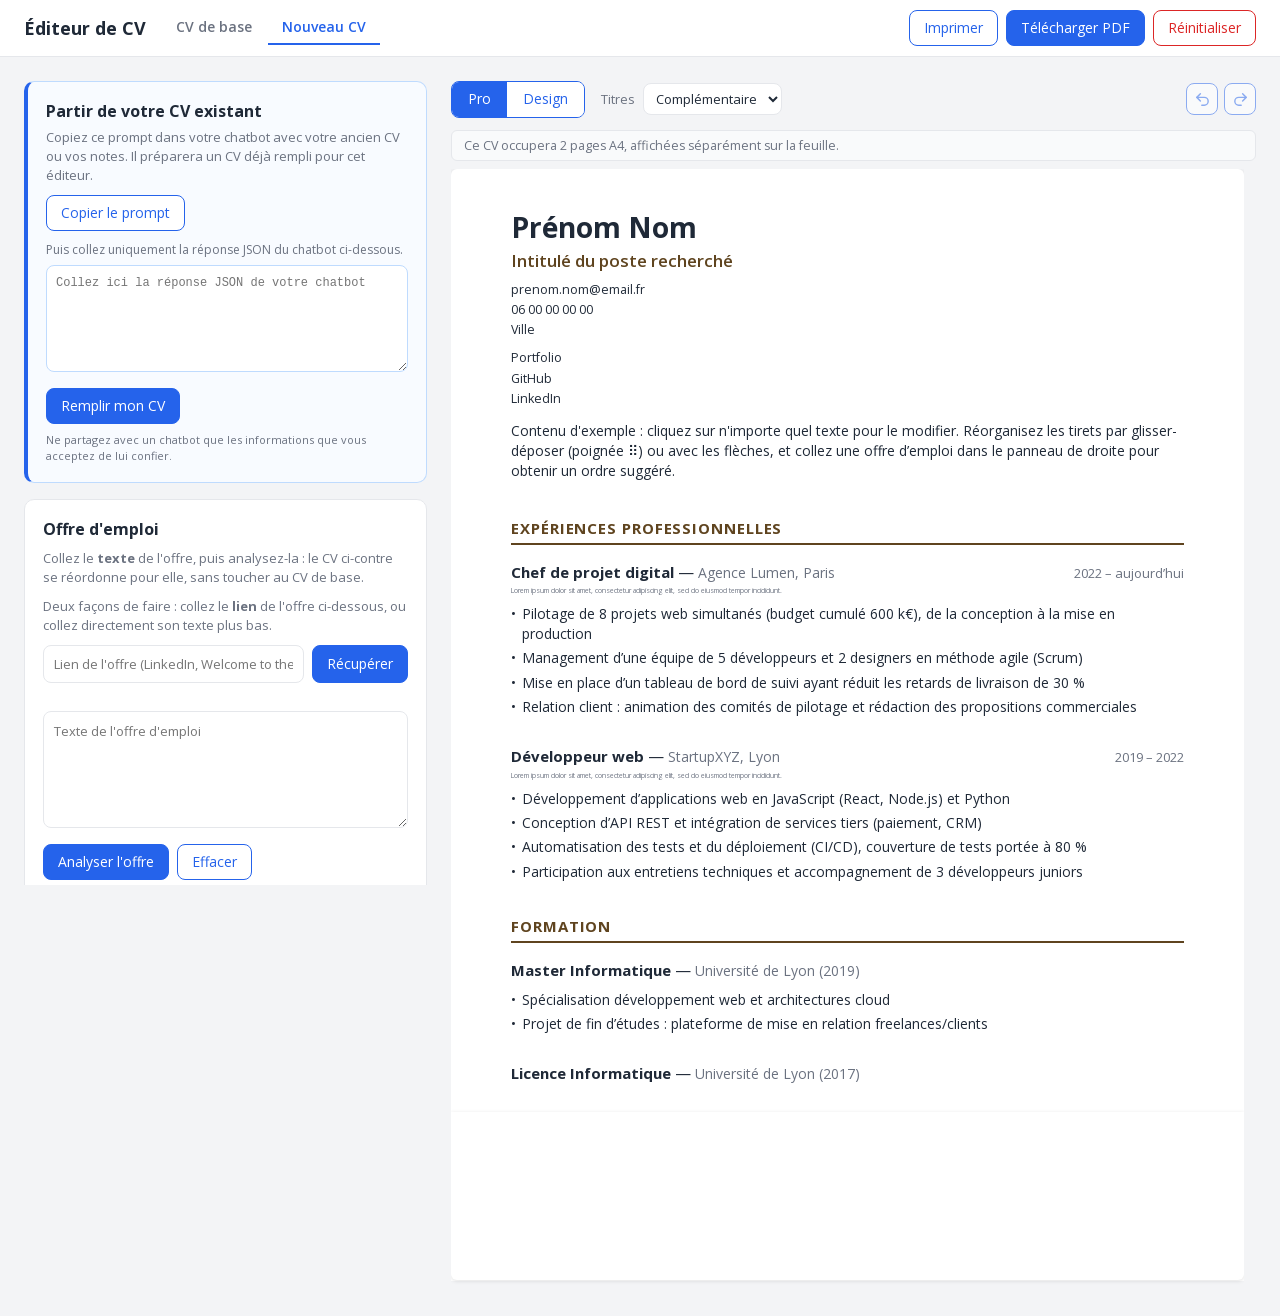
==== index.html @ 5fefd5d2 "Merge pull request #14 from oli-rvb/claude/json-import-drag-drop-2f13b1 feat: glisser-déposer un fic" ====
<!doctype html>
<html lang="fr">
<head>
  <meta charset="utf-8">
  <meta name="viewport" content="width=device-width, initial-scale=1">
  <title>Éditeur de CV</title>
  <!-- Open Sans embarqué : chargé avant styles.css pour que la feuille ne soit
       jamais mesurée avec une police de repli (voir fonts.css). -->
  <link rel="stylesheet" href="fonts.css">
  <link rel="stylesheet" href="styles.css">
</head>
<body>
  <header id="toolbar">
    <h1>Éditeur de CV</h1>
    <nav class="tabs" role="tablist" aria-label="Pages">
      <button id="tabBase" class="tab-btn" type="button" role="tab">CV de base</button>
      <button id="tabCreate" class="tab-btn" type="button" role="tab">Nouveau CV</button>
    </nav>
    <div class="actions">
      <button id="printBtn" class="ghost" type="button" title="Impression via le navigateur">Imprimer</button>
      <button id="pdfBtn" type="button" title="PDF vectoriel : texte net et lisible par les ATS">Télécharger PDF</button>
      <button id="resetBtn" class="ghost danger" type="button">Réinitialiser</button>
    </div>
  </header>

  <input type="file" id="photoFile" accept="image/*" hidden>

  <!-- Pop-up de la photo de profil : ouverte par le crayon (✎). Elle propose
       de charger une image puis de la recadrer / recentrer (glisser + zoom)
       avant de valider. La photo finale (carré) alimente le CV et le PDF. -->
  <div class="app-modal" id="photoModal" hidden role="dialog" aria-modal="true"
       aria-labelledby="photoModalTitle">
    <div class="app-modal-card">
      <h2 id="photoModalTitle">Photo de profil</h2>
      <p class="app-modal-hint" id="photoModalHint">
        Chargez une image (ou déposez-la dans le cadre), puis glissez-la pour la
        centrer et ajustez le zoom.
      </p>

      <!-- Cadre carré : l'image y est déplaçable (glisser) et zoomable. La
           partie visible dans le cadre est ce qui sera conservé. -->
      <div class="photo-crop" id="photoCrop" aria-label="Zone de recadrage">
        <img id="photoCropImg" alt="" draggable="false" hidden>
        <div class="photo-crop-empty" id="photoCropEmpty">Déposez une image ici</div>
      </div>

      <label class="photo-zoom" id="photoZoomRow" hidden>
        <span aria-hidden="true">−</span>
        <input type="range" id="photoZoom" min="1" max="4" step="0.01" value="1"
               aria-label="Zoom de la photo">
        <span aria-hidden="true">+</span>
      </label>

      <div class="app-modal-actions">
        <button type="button" id="photoLoadBtn" class="ghost">Charger une image</button>
        <div class="app-modal-actions-right">
          <button type="button" id="photoCancelBtn" class="cancel">Annuler</button>
          <button type="button" id="photoApplyBtn" disabled>Valider</button>
        </div>
      </div>
    </div>
  </div>

  <!-- Pop-up d'adresse de lien : ouverte par le bouton 🔗 d'un lien. L'URL cible
       ne s'affiche pas sur le CV ; on la saisit ici. Vide, le texte reste mais
       cesse d'être cliquable. -->
  <div class="app-modal" id="linkModal" hidden role="dialog" aria-modal="true"
       aria-labelledby="linkModalTitle">
    <div class="app-modal-card">
      <h2 id="linkModalTitle">Adresse du lien</h2>
      <p class="app-modal-hint">
        Saisissez l'adresse de destination. Laissez le champ vide pour retirer le lien.
      </p>
      <label class="link-field">
        <span id="linkFieldLabel">Adresse</span>
        <input type="url" id="linkUrlInput" spellcheck="false" autocomplete="off"
               placeholder="ex. : linkedin.com/in/pseudo">
      </label>
      <div class="app-modal-actions">
        <span></span>
        <div class="app-modal-actions-right">
          <button type="button" id="linkCancelBtn" class="cancel">Annuler</button>
          <button type="button" id="linkApplyBtn">Valider</button>
        </div>
      </div>
    </div>
  </div>

  <!-- Boîte de confirmation générique : remplace window.confirm() pour rester
       cohérente avec le reste de l'interface. Message et libellé du bouton de
       validation sont posés par customConfirm() (app.js) à chaque ouverture. -->
  <div class="app-modal" id="confirmModal" hidden role="alertdialog" aria-modal="true"
       aria-labelledby="confirmModalMessage">
    <div class="app-modal-card">
      <p class="app-modal-message" id="confirmModalMessage"></p>
      <div class="app-modal-actions">
        <span></span>
        <div class="app-modal-actions-right">
          <button type="button" id="confirmCancelBtn" class="cancel">Annuler</button>
          <button type="button" id="confirmExtraBtn" hidden>Ne pas sauvegarder</button>
          <button type="button" id="confirmOkBtn">Confirmer</button>
        </div>
      </div>
    </div>
  </div>

  <main id="layout" class="tab-create">
    <!-- Onglet « Nouveau CV », colonne de gauche : l'offre d'emploi, puis
         l'import/export JSON juste en dessous. -->
    <div id="createLeft">
    <!-- Première prise en main : l'utilisateur peut confier l'extraction de
         son ancien CV à son chatbot, puis recoller ici le JSON obtenu. -->
    <section class="panel-box ai-onboarding" id="aiOnboarding" aria-labelledby="aiOnboardingTitle">
      <div class="ai-onboarding-heading">
        <div>
          <h2 id="aiOnboardingTitle">Partir de votre CV existant</h2>
          <p class="hint">Copiez ce prompt dans votre chatbot avec votre ancien CV ou vos notes. Il préparera un CV déjà rempli pour cet éditeur.</p>
        </div>
      </div>
      <button id="copyAiPromptBtn" class="ghost" type="button">Copier le prompt</button>
      <p class="ai-onboarding-step">Puis collez uniquement la réponse JSON du chatbot ci-dessous.</p>
      <textarea id="aiResponseText" rows="5" spellcheck="false"
        placeholder='Collez ici la réponse JSON de votre chatbot'></textarea>
      <div class="panel-actions ai-onboarding-actions">
        <button id="applyAiResponseBtn" type="button">Remplir mon CV</button>
        <span id="aiOnboardingStatus" class="ai-onboarding-status" role="status" aria-live="polite"></span>
      </div>
      <p class="ai-onboarding-privacy">Ne partagez avec un chatbot que les informations que vous acceptez de lui confier.</p>
    </section>

    <section class="panel-box" id="offerPanel">
      <h2>Offre d'emploi</h2>
      <p class="hint">
        Collez le <strong>texte</strong> de l'offre, puis analysez-la&nbsp;:
        le CV ci-contre se réordonne pour elle, sans toucher au CV de base.
      </p>
      <p class="hint">
        Deux façons de faire&nbsp;: collez le <strong>lien</strong> de l'offre ci-dessous, ou collez directement son texte plus bas.
      </p>
      <div class="job-url-row">
        <input type="url" id="jobUrl" placeholder="Lien de l'offre (LinkedIn, Welcome to the Jungle…)">
        <button id="fetchJobBtn" type="button">Récupérer</button>
      </div>
      <span id="jobUrlStatus" class="job-url-status" role="status" aria-live="polite"></span>
      <textarea id="jobText" rows="5" placeholder="Texte de l'offre d'emploi"></textarea>
      <div class="panel-actions">
        <button id="analyzeBtn" type="button">Analyser l'offre</button>
        <button id="clearAnalysisBtn" class="ghost" type="button">Effacer</button>
      </div>
      <div id="results"></div>
    </section>

    <!-- Import/export JSON : sauvegarde/transfert du CV actuellement
         affiché (page active), placé sous l'offre dans l'onglet
         « Nouveau CV ». Les autres CV sauvegardés ne sont pas inclus, et la
         photo (base64) est exclue du fichier : elle est conservée telle
         quelle à l'import. -->
    <section class="panel-box" id="jsonBox">
      <h2>Import / export JSON</h2>
      <p class="hint">
        Exportez le CV actuellement affiché dans un fichier à conserver ou à
        transférer vers un autre navigateur&nbsp;; importez ensuite ce
        fichier pour le restaurer à l'identique. Vos autres CV sauvegardés ne
        sont pas concernés, et la photo n'est pas incluse dans le fichier
        (elle reste celle déjà affichée après import).
      </p>
      <div class="panel-actions">
        <button id="importBtn" class="ghost" type="button">Importer JSON</button>
        <input type="file" id="importFile" accept="application/json,.json" hidden>
        <button id="exportBtn" class="ghost" type="button">Exporter JSON</button>
      </div>
      <div id="jsonDropzone" class="json-dropzone">
        ou glissez-déposez un fichier .json ici
      </div>
    </section>
    </div><!-- #createLeft -->

    <!-- La feuille CV, partagée par les deux onglets : ordre proposé dans
         « Nouveau CV » (si une analyse est en cours), ordre de base sinon.
         #cvScale est un cadre de mise à l'échelle pur (voir styles.css et
         app.js) : dans l'onglet « CV de base » il n'a aucun effet (le CV
         garde sa taille réelle), dans « Nouveau CV » il réduit visuellement
         le CV à la largeur de la colonne — sans changer sa largeur interne
         de 210mm, donc sans changer un seul retour à la ligne par rapport au
         PDF exporté. -->
    <div id="cvColumn">
      <!-- Choix du modèle et de la couleur du bandeau, juste au-dessus du CV. -->
      <div id="cvTools">
        <div class="seg" role="group" aria-label="Modèle de CV">
          <button id="tplPro" class="seg-btn" type="button" title="Modèle classique une colonne">Pro</button>
          <button id="tplDesign" class="seg-btn" type="button" title="Modèle avec barre latérale">Design</button>
        </div>

        <!-- Couleur du bandeau : n'a de sens que pour le modèle « design ».
             Les pastilles sont générées par app.js à partir de SIDE_PRESETS. -->
        <div class="side-color" id="sideColorCtl" role="group" aria-label="Couleur du bandeau">
          <span class="side-color-label">Bandeau</span>
          <div class="swatches" id="sideSwatches"></div>
          <!-- Dernières couleurs utilisées (remplies par app.js, masquées si vides) -->
          <div class="swatches swatches-recent" id="recentSwatches" role="group"
               aria-label="Dernières couleurs utilisées"></div>
          <!-- La pipette ouvre l'encadré ci-dessous (couleur libre + OK) -->
          <button class="swatch-custom" id="pipetteBtn" type="button" title="Couleur libre (pipette)"
                  aria-haspopup="true" aria-expanded="false" aria-controls="colorPopover">
            <svg class="pipette-icon" viewBox="0 0 24 24" aria-hidden="true"><path d="M20.7 3.3a2.4 2.4 0 0 0-3.4 0l-2.6 2.6-1-1-1.4 1.4 1 1-8 8-.8 3.2a.8.8 0 0 0 1 1l3.2-.8 8-8 1 1 1.4-1.4-1-1 2.6-2.6a2.4 2.4 0 0 0 0-3.4zM8.6 17.6l-2.7.7.7-2.7 7.4-7.4 2 2z"/></svg>
          </button>
          <!-- Encadré de couleur libre (sélecteur maison : le sélecteur natif
               du navigateur ne peut pas accueillir de bouton OK). Aperçu en
               direct pendant le choix, « OK » valide et mémorise la couleur
               dans les récentes puis referme l'encadré. -->
          <div class="color-popover" id="colorPopover" hidden>
            <!-- Nuances (saturation / luminosité) de la teinte choisie -->
            <div class="cp-sv" id="cpSv" aria-label="Nuance">
              <div class="cp-sv-cursor" id="cpSvCursor"></div>
            </div>
            <div class="cp-row">
              <!-- Pipette d'écran (API EyeDropper ; masquée si indisponible) -->
              <button id="cpEyedropBtn" type="button" class="cp-eyedrop"
                      title="Prélever une couleur à l'écran">
                <svg viewBox="0 0 24 24" aria-hidden="true"><path d="M20.7 3.3a2.4 2.4 0 0 0-3.4 0l-2.6 2.6-1-1-1.4 1.4 1 1-8 8-.8 3.2a.8.8 0 0 0 1 1l3.2-.8 8-8 1 1 1.4-1.4-1-1 2.6-2.6a2.4 2.4 0 0 0 0-3.4zM8.6 17.6l-2.7.7.7-2.7 7.4-7.4 2 2z"/></svg>
              </button>
              <span class="cp-preview" id="cpPreview" title="Couleur choisie"></span>
              <input type="range" id="cpHue" min="0" max="360" step="1" aria-label="Teinte">
            </div>
            <div class="cp-row cp-rgb">
              <label>R<input id="cpR" type="number" min="0" max="255" inputmode="numeric"></label>
              <label>G<input id="cpG" type="number" min="0" max="255" inputmode="numeric"></label>
              <label>B<input id="cpB" type="number" min="0" max="255" inputmode="numeric"></label>
            </div>
            <div class="cp-row cp-hex">
              <label>HEX<input id="cpHex" type="text" spellcheck="false" autocomplete="off"
                              maxlength="7" placeholder="#1f3a5f"></label>
            </div>
            <button id="sideColorOkBtn" type="button"
                    title="Valider et mémoriser cette couleur">OK</button>
          </div>
        </div>

        <!-- Couleur des titres du CV : complémentaire du bandeau (défaut),
             identique au bandeau, ou couleur personnalisée. Vaut pour les deux
             modèles. -->
        <div class="title-color" id="titleColorCtl" role="group" aria-label="Couleur des titres">
          <span class="side-color-label">Titres</span>
          <select id="titleColorMode" aria-label="Mode de couleur des titres">
            <option value="complement">Complémentaire</option>
            <option value="bandeau">Bandeau</option>
            <option value="custom">Personnalisée</option>
          </select>
          <input type="color" id="titleColorInput"
                 aria-label="Couleur personnalisée des titres" hidden>
        </div>

        <!-- Retour arrière / rétablir sur toute modification du CV. -->
        <div class="history-ctl" role="group" aria-label="Historique des modifications">
          <button id="undoBtn" class="ghost icon-btn-history" type="button" disabled title="Annuler (Cmd/Ctrl+Z)" aria-label="Annuler (Cmd/Ctrl+Z)"><svg viewBox="0 0 24 24" aria-hidden="true"><path d="M9 14 4 9l5-5"/><path d="M4 9h10.5a5.5 5.5 0 0 1 0 11H11"/></svg></button>
          <button id="redoBtn" class="ghost icon-btn-history" type="button" disabled title="Rétablir (Cmd/Ctrl+Shift+Z)" aria-label="Rétablir (Cmd/Ctrl+Shift+Z)"><svg viewBox="0 0 24 24" aria-hidden="true"><path d="m15 14 5-5-5-5"/><path d="M20 9H9.5a5.5 5.5 0 0 0 0 11H13"/></svg></button>
        </div>
      </div>

      <!-- Dépassement de page : le modèle « design » tient sur une seule page
           A4 et coupe ce qui dépasse. app.js remplit et affiche cet avis dès
           que le contenu déborde (voir updateOverflowNotice). -->
      <p id="overflowNotice" role="status" hidden></p>
      <p id="pageCount" role="status" hidden></p>

      <div id="cvScale">
        <div id="cv" class="sheet" aria-label="CV éditable"></div>
      </div>
    </div>

    <!-- Onglet « CV de base » : les CV sauvegardés, à côté du CV. -->
    <aside id="versionsPanel">
      <section class="panel-box" id="versionsBox">
        <h2>CV sauvegardés</h2>
        <p class="hint">
          Les nouveaux CV enregistrés depuis l'onglet «&nbsp;Nouveau CV&nbsp;»
          apparaissent ici. Vous pouvez aussi sauvegarder le CV de base affiché
          sous un nom.
        </p>
        <div class="version-new">
          <input id="versionName" type="text" placeholder="Nom du CV (ex. : Offre ACME)">
          <button id="saveVersionBtn" type="button">Sauvegarder</button>
        </div>
        <ul id="versionList"></ul>
      </section>

      <!-- Tailles de police : un réglage par type de texte, groupé par zone
           (bandeau à gauche / colonne principale à droite). Les champs sont
           construits par app.js à partir de CV_FONT_ROLES (pdf.js), et
           dépendent du modèle affiché. -->
      <section class="panel-box" id="fontBox">
        <h2>Taille des textes</h2>
        <p class="hint">
          Réglez la taille (en pixels) de chaque type de texte du CV affiché.
          Le modèle «&nbsp;design&nbsp;» règle séparément le bandeau de gauche
          et la colonne de droite. Chaque modèle garde ses propres tailles.
        </p>
        <div id="fontControls"></div>
        <div class="panel-actions">
          <button id="fontResetBtn" class="ghost" type="button">Tailles par défaut</button>
        </div>
      </section>
    </aside>
  </main>

  <script src="pdf.js"></script>
  <script src="app.js"></script>
</body>
</html>
---- fonts.css ----
/* ============================================================
   Open Sans — police du CV et de l'interface
   ============================================================

   Fichier variable (graisses 300 à 800), sous-ensemble latin, récupéré
   depuis Google Fonts. Licence Apache 2.0 : redistribution autorisée,
   y compris embarquée comme ici.

   La police est EMBARQUÉE en data-URI plutôt que servie comme fichier
   à part, pour trois raisons :
   - `index.html` ouvert en double-clic (file://) l'affiche quand même —
     une URL relative de police y serait bloquée par la politique CORS
     appliquée aux fichiers locaux ;
   - le backend PDF imprime depuis un fichier temporaire dans /tmp, où
     aucun chemin relatif du projet ne résout plus : le data-URI voyage
     avec le CSS ;
   - l'application reste utilisable hors ligne, sans CDN.

   `font-display: block` (et non `swap`) : le CV ne doit jamais être
   mesuré avec une police de repli, sans quoi les retours à la ligne
   changeraient sous les yeux de l'utilisateur — et dans le PDF.

   Pour mettre à jour : retélécharger le woff2 latin depuis
   https://fonts.googleapis.com/css2?family=Open+Sans:wght@400;700
   et régénérer ce base64.
   ============================================================ */

@font-face {
  font-family: 'Open Sans';
  font-style: normal;
  font-weight: 300 800;
  font-display: block;
  src: url([data-uri]) format('woff2');
}
---- styles.css ----
:root {
  --accent: #2563eb;
  --accent-soft: #dbeafe;
  --ink: #1f2937;
  --muted: #6b7280;
  --line: #e5e7eb;
  --bg: #f3f4f6;
  --danger: #dc2626;
  --danger-soft: #c1666e;
  --ok: #16a34a;
  /* Fond des affordances d'édition, posées par-dessus le CV : translucide,
     pour laisser deviner le texte qu'elles recouvrent sans cesser d'être
     lisibles. La barre latérale la redéfinit avec sa propre teinte. */
  --btn-bg: rgba(255, 255, 255, 0.85);
  /* Couleur du bandeau du modèle « design ». app.js réécrit --side-bg et
     --side-fg sur la feuille (.sheet) selon le choix de l'utilisateur ;
     ces valeurs ne sont que le repli si le script ne s'exécute pas. */
  --side-bg: #1f3a5f;
  --side-fg: #fff;
}

* { box-sizing: border-box; }

body {
  margin: 0;
  /* Open Sans, embarquée dans fonts.css : la même police partout, sur toutes
     les machines, sans dépendre de ce qui est installé ni d'un CDN. Aucune
     police propre à Apple (-apple-system, SF Pro) n'intervient plus.
     Les replis restent métriquement proches si le @font-face échoue. */
  font-family: 'Open Sans', Helvetica, Arial, "Liberation Sans", sans-serif;
  background: var(--bg);
  color: var(--ink);
  line-height: 1.45;
}

/* ---------- Barre d'outils ---------- */

#toolbar {
  display: flex;
  align-items: center;
  gap: 16px;
  padding: 10px 24px;
  background: #fff;
  border-bottom: 1px solid var(--line);
  position: sticky;
  top: 0;
  z-index: 20;
}

#toolbar h1 {
  font-size: 18px;
  margin: 0;
}

/* ---------- Onglets « Nouveau CV » / « CV de base » ---------- */

.tabs {
  display: flex;
  gap: 2px;
}

.tab-btn {
  border: none;
  border-bottom: 2px solid transparent;
  border-radius: 0;
  background: none;
  color: var(--muted);
  font-weight: 600;
  padding: 6px 14px;
  white-space: nowrap;
  cursor: pointer;
}

.tab-btn:hover {
  color: var(--accent);
  filter: none;
}

.tab-btn.active {
  color: var(--accent);
  border-bottom-color: var(--accent);
}

#toolbar .actions {
  display: flex;
  gap: 8px;
  flex-wrap: wrap;
  margin-left: auto;
}

button {
  font: inherit;
  font-size: 14px;
  padding: 7px 14px;
  border-radius: 8px;
  border: 1px solid var(--accent);
  background: var(--accent);
  color: #fff;
  cursor: pointer;
}

button:hover { filter: brightness(1.08); }

button.ghost {
  background: #fff;
  color: var(--accent);
}

button.ghost.danger {
  color: var(--danger);
  border-color: var(--danger);
}

/* Version pleine (non « ghost ») : bouton de confirmation d'une action
   destructrice dans la boîte de dialogue générique (ex. suppression).
   Scopé par id : un simple « .danger » entrerait en conflit de spécificité
   avec les boutons existants « ghost danger » (Réinitialiser, Supprimer…),
   qui doivent rester en contour et non se remplir. */
#confirmOkBtn.danger {
  background: var(--danger);
  border-color: var(--danger);
}

/* Bouton « Annuler » des pop-ups : simple texte rouge doux, fond
   transparent, contour de la même couleur — distinct des boutons ghost
   bleus (actions neutres) et du rouge vif des actions destructrices. */
button.cancel {
  background: transparent;
  color: var(--danger-soft);
  border-color: var(--danger-soft);
}

button:disabled {
  opacity: 0.5;
  cursor: default;
  filter: none;
}

/* Annuler / Rétablir : boutons icônes de la barre d'outils, même hauteur que
   leurs voisins texte (Imprimer, Réinitialiser…) mais largeur resserrée
   autour du glyphe, centré. */
/* Retour arrière / rétablir, alignés à droite de la barre au-dessus du CV */
.history-ctl {
  margin-left: auto; /* calé contre le bord droit de la barre */
  display: flex;
  align-items: center;
  gap: 6px;
}

button.icon-btn-history {
  display: inline-flex;
  align-items: center;
  justify-content: center;
  width: 32px;
  height: 32px; /* même hauteur que le menu « Titres » voisin */
  padding: 0;
}

button.icon-btn-history svg {
  width: 17px;
  height: 17px;
  fill: none;
  stroke: currentColor;
  stroke-width: 2;
  stroke-linecap: round;
  stroke-linejoin: round;
}

/* Barre au-dessus du CV : modèle Pro / Design + couleur du bandeau */

#cvTools {
  display: flex;
  align-items: center;
  flex-wrap: wrap;
  gap: 16px;
  margin-bottom: 12px;
}

/* Sélecteur de modèle Pro / Design */

.seg {
  display: flex;
  border: 1px solid var(--accent);
  border-radius: 8px;
  overflow: hidden;
}

.seg-btn {
  border: none;
  border-radius: 0;
  background: #fff;
  color: var(--accent);
  padding: 7px 16px;
}

.seg-btn.active {
  background: var(--accent);
  color: #fff;
}

/* Couleur du bandeau (modèle « design ») */

.side-color {
  position: relative; /* ancre l'encadré de couleur libre sous la pipette */
  display: flex;
  align-items: center;
  gap: 8px;
}

/* Masqué sur le modèle « pro », qui n'a pas de bandeau */
.side-color[hidden] { display: none; }

.side-color-label {
  font-size: 13px;
  color: var(--muted);
}

/* Couleur des titres du CV : mode (menu) + couleur libre (mode « custom »). */
.title-color {
  display: flex;
  align-items: center;
  gap: 8px;
}

.title-color select {
  font: inherit;
  font-size: 13px;
  padding: 5px 8px;
  color: var(--ink);
  background: #fff;
  border: 1px solid var(--line);
  border-radius: 8px;
  cursor: pointer;
}

.title-color input[type='color'] {
  width: 26px;
  height: 26px;
  padding: 0;
  border: 1px solid var(--line);
  border-radius: 6px;
  background: none;
  cursor: pointer;
}

.title-color input[type='color'][hidden] { display: none; }

.swatches {
  display: flex;
  gap: 5px;
}

.swatch {
  width: 22px;
  height: 22px;
  padding: 0;
  border-radius: 50%;
  border: 1px solid rgba(0, 0, 0, 0.2);
  background: var(--swatch, #000);
  cursor: pointer;
}

.swatch:hover { filter: none; transform: scale(1.12); }

/* Pastille active : anneau détaché, lisible quelle que soit la teinte */
.swatch.active {
  box-shadow: 0 0 0 2px #fff, 0 0 0 4px var(--accent);
}

/* Dernières couleurs utilisées : séparées de la palette fixe par un filet,
   invisibles tant qu'aucune couleur libre n'a été employée */
.swatches-recent:not(:empty) {
  border-left: 1px solid var(--line);
  padding-left: 8px;
}

/* Bouton pipette : pastille à la couleur libre courante, icône par-dessus.
   Ouvre l'encadré .color-popover. */
.swatch-custom {
  position: relative; /* ancre l'icône pipette au centre de la pastille */
  display: flex;
  align-items: center;
  justify-content: center;
  width: 22px;
  height: 22px;
  padding: 0;
  border-radius: 50%;
  border: 1px solid rgba(0, 0, 0, 0.2);
  background: var(--swatch, #fff);
  cursor: pointer;
}

.swatch-custom:hover { filter: none; transform: scale(1.12); }

/* Icône pipette par-dessus la couleur courante : blanche avec un liseré
   sombre, lisible sur toute teinte. Ne capte pas les clics. */
.swatch-custom .pipette-icon {
  width: 13px;
  height: 13px;
  fill: #fff;
  filter: drop-shadow(0 0 1px rgba(0, 0, 0, 0.8));
  pointer-events: none;
}

.swatch-custom.active {
  box-shadow: 0 0 0 2px #fff, 0 0 0 4px var(--accent);
}

/* Encadré ouvert par la pipette : sélecteur de couleur maison + « OK ».
   (Le sélecteur natif du navigateur ne peut pas accueillir de bouton.) */
.color-popover {
  position: absolute;
  top: calc(100% + 8px);
  right: 0;
  z-index: 30;
  display: flex;
  flex-direction: column;
  gap: 10px;
  width: 232px;
  padding: 12px;
  background: #fff;
  border: 1px solid var(--line);
  border-radius: 10px;
  box-shadow: 0 6px 24px rgba(0, 0, 0, 0.15);
}

.color-popover[hidden] { display: none; }

/* Zone de nuances : blanc → teinte en X, transparent → noir en Y */
.cp-sv {
  position: relative;
  height: 130px;
  border-radius: 6px;
  cursor: crosshair;
  touch-action: none; /* le glisser ne doit pas faire défiler la page */
  background:
    linear-gradient(to top, #000, transparent),
    linear-gradient(to right, #fff, hsl(var(--cp-hue, 0), 100%, 50%));
}

.cp-sv-cursor {
  position: absolute;
  width: 14px;
  height: 14px;
  border-radius: 50%;
  border: 2px solid #fff;
  box-shadow: 0 0 0 1px rgba(0, 0, 0, 0.6), inset 0 0 0 1px rgba(0, 0, 0, 0.3);
  transform: translate(-50%, -50%);
  pointer-events: none;
}

.cp-row {
  display: flex;
  align-items: center;
  gap: 8px;
}

.cp-eyedrop {
  display: flex;
  align-items: center;
  justify-content: center;
  width: 28px;
  height: 28px;
  padding: 0;
  border: 1px solid var(--line);
  border-radius: 6px;
  background: #fff;
}

.cp-eyedrop svg {
  width: 15px;
  height: 15px;
  fill: var(--ink, #222);
}

.cp-preview {
  width: 28px;
  height: 28px;
  border-radius: 50%;
  border: 1px solid rgba(0, 0, 0, 0.2);
  flex: none;
}

/* Curseur de teinte : piste arc-en-ciel, poignée ronde */
#cpHue {
  flex: 1;
  height: 12px;
  margin: 0;
  appearance: none;
  -webkit-appearance: none;
  border-radius: 6px;
  background: linear-gradient(to right,
    #f00, #ff0, #0f0, #0ff, #00f, #f0f, #f00);
  cursor: pointer;
}

#cpHue::-webkit-slider-thumb {
  appearance: none;
  -webkit-appearance: none;
  width: 16px;
  height: 16px;
  border-radius: 50%;
  border: 2px solid #fff;
  background: hsl(var(--cp-hue, 0), 100%, 50%);
  box-shadow: 0 0 0 1px rgba(0, 0, 0, 0.4);
}

#cpHue::-moz-range-thumb {
  width: 12px;
  height: 12px;
  border-radius: 50%;
  border: 2px solid #fff;
  background: #fff;
  box-shadow: 0 0 0 1px rgba(0, 0, 0, 0.4);
}

/* Champs R / G / B */
.cp-rgb {
  justify-content: space-between;
}

.cp-rgb label {
  display: flex;
  flex-direction: column;
  align-items: center;
  gap: 2px;
  font-size: 12px;
  color: var(--muted);
}

.cp-rgb input {
  width: 56px;
  padding: 4px 6px;
  font: inherit;
  font-size: 13px;
  text-align: center;
  border: 1px solid var(--line);
  border-radius: 6px;
}

/* Champ HEX, sur toute la largeur sous R/G/B */
.cp-hex label {
  display: flex;
  align-items: center;
  gap: 8px;
  flex: 1;
  font-size: 12px;
  color: var(--muted);
}

.cp-hex input {
  flex: 1;
  padding: 4px 8px;
  font: inherit;
  font-size: 13px;
  font-family: Consolas, "Liberation Mono", "Courier New", monospace;
  border: 1px solid var(--line);
  border-radius: 6px;
}

.color-popover #sideColorOkBtn {
  align-self: stretch;
  padding: 6px 14px;
  font-size: 13px;
}

/* ---------- Pop-ups in-app (photo, lien…) ---------- */

/* Fond + carte, partagés par toutes les pop-ups de l'application. */
.app-modal {
  position: fixed;
  inset: 0;
  z-index: 100;
  display: flex;
  align-items: center;
  justify-content: center;
  padding: 20px;
  background: rgba(17, 24, 39, 0.55);
}

.app-modal[hidden] { display: none; }

.app-modal-card {
  display: flex;
  flex-direction: column;
  gap: 12px;
  width: 320px;
  max-width: 100%;
  padding: 20px;
  background: #fff;
  border-radius: 12px;
  box-shadow: 0 12px 40px rgba(0, 0, 0, 0.25);
}

.app-modal-card h2 {
  margin: 0;
  font-size: 16px;
  color: var(--ink);
}

.app-modal-hint {
  margin: 0;
  font-size: 12.5px;
  line-height: 1.4;
  color: var(--muted);
}

/* Message de la boîte de confirmation générique : plus lisible que
   .app-modal-hint, c'est ici le seul contenu de la pop-up. */
.app-modal-message {
  margin: 0;
  font-size: 14px;
  line-height: 1.5;
  color: var(--ink);
}

.app-modal-actions {
  display: flex;
  align-items: center;
  justify-content: space-between;
  gap: 8px;
  margin-top: 4px;
}

.app-modal-actions-right {
  display: flex;
  gap: 8px;
}

.app-modal-actions button {
  padding: 7px 14px;
  font-size: 13px;
}

/* --- Pop-up de la photo de profil (recadrage / centrage) --- */

/* Cadre carré de recadrage : image déplaçable au glisser, débord masqué. */
.photo-crop {
  position: relative;
  align-self: center;
  width: 260px;
  height: 260px;
  overflow: hidden;
  border-radius: 50%;
  background: var(--bg);
  border: 1px solid var(--line);
  cursor: grab;
  touch-action: none; /* le glisser ne doit pas faire défiler la page */
  user-select: none;
}

.photo-crop.dragging { cursor: grabbing; }

/* Retour visuel pendant le survol d'un fichier à déposer. */
.photo-crop.drop-over {
  border-color: var(--accent);
  box-shadow: inset 0 0 0 2px var(--accent);
}

.photo-crop img {
  position: absolute;
  top: 0;
  left: 0;
  max-width: none; /* les tailles sont imposées en pixels par app.js */
  pointer-events: none;
  user-select: none;
}

.photo-crop-empty {
  position: absolute;
  inset: 0;
  display: flex;
  align-items: center;
  justify-content: center;
  font-size: 13px;
  color: var(--muted);
}

/* Les règles display: flex ci-dessus/dessous priment sur l'attribut hidden :
   on rétablit explicitement le masquage. */
.photo-crop-empty[hidden],
.photo-zoom[hidden] { display: none; }

.photo-zoom {
  display: flex;
  align-items: center;
  gap: 10px;
  color: var(--muted);
  font-size: 15px;
}

.photo-zoom input[type='range'] {
  flex: 1;
  accent-color: var(--accent);
}

/* --- Pop-up d'adresse de lien --- */

.link-field {
  display: flex;
  flex-direction: column;
  gap: 6px;
  font-size: 12.5px;
  color: var(--muted);
}

.link-field input {
  padding: 8px 10px;
  font-size: 14px;
  color: var(--ink);
  border: 1px solid var(--line);
  border-radius: 8px;
}

.link-field input:focus {
  outline: none;
  border-color: var(--accent);
  box-shadow: 0 0 0 3px var(--accent-soft);
}

/* ---------- Mise en page ---------- */

main {
  display: grid;
  /* Colonne du CV figée à 210mm (jamais en minmax) : la mise en page du
     texte à l'écran doit rester identique quelle que soit la largeur de la
     fenêtre, pour correspondre exactement au PDF. Une fenêtre trop étroite
     provoque un défilement horizontal plutôt qu'un rétrécissement du texte. */
  grid-template-columns: 210mm 380px;
  justify-content: center;
  gap: 24px;
  max-width: 1280px;
  margin: 0 auto;
  padding: 24px;
  align-items: start;
}

/* Onglet « Nouveau CV » : l'offre à gauche (33 %), le CV réduit à droite
   (67 %) — l'offre est mise en avant, le CV n'est qu'un aperçu de la
   proposition. Les CV sauvegardés n'existent que dans l'onglet « CV de
   base ». L'ordre des colonnes est inversé par rapport à main (CV puis
   panneau) car l'offre précède le CV dans le DOM (ordre de lecture ATS du
   PDF : le CV doit rester en premier dans le fichier, l'inversion visuelle
   passe uniquement par la grille). */
main.tab-create { grid-template-columns: minmax(0, 1fr) minmax(0, 2fr); }
main.tab-create #createLeft { grid-column: 1; grid-row: 1; }
main.tab-create #cvColumn { grid-column: 2; grid-row: 1; }
main.tab-create #versionsPanel { display: none; }

/* Colonne de gauche de « Nouveau CV » : l'offre puis l'import/export JSON,
   empilés. Masquée entièrement dans « CV de base ». */
#createLeft { display: flex; flex-direction: column; gap: 16px; }
main.tab-base #createLeft { display: none; }

@media (max-width: 980px) {
  main, main.tab-create { grid-template-columns: 1fr; }
  main.tab-create #createLeft { grid-column: 1; grid-row: 1; }
  main.tab-create #cvColumn { grid-column: 1; grid-row: 2; }
  #versionsPanel, main.tab-create #createLeft { position: static; max-height: none; }
}

/* ---------- Mise à l'échelle du CV (onglet « Nouveau CV ») ----------
   #cvScale n'a d'effet que dans cet onglet : ailleurs (onglet « CV de
   base », backend PDF — qui ne reçoit que cvEl.outerHTML, jamais ce cadre —,
   impression, voir plus bas) le sélecteur ne matche rien et le CV garde sa
   taille réelle. `--cv-scale` est calculée par app.js (updateCvScale) à
   partir de la largeur réelle du cadre : le CV garde sa largeur INTERNE de
   210mm (donc les mêmes retours à la ligne qu'à taille réelle et dans le
   PDF), seul son rendu visuel est réduit. */
main.tab-create #cvScale {
  /* Plafonné à la taille réelle du CV (210mm) : sans ce plafond, dès que la
     colonne dépasse cette largeur — cas courant en mise en page une colonne
     (<980px) où le CV n'a plus l'offre à côté pour se partager la largeur —
     le cadre s'étirerait plus large que le CV réel, laissant un vide à
     droite et, via aspect-ratio, une hauteur disproportionnée en dessous. */
  width: min(100%, 210mm);
  aspect-ratio: 210 / 297;
  overflow: hidden;
}

main.tab-create #cvScale #cv {
  width: 210mm;
  min-height: 297mm;
  transform: scale(var(--cv-scale, 1));
  transform-origin: top left;
}

/* Avis de dépassement de page (modèle « design ») : rempli par app.js. */
#overflowNotice {
  margin: 0 0 8px;
  padding: 7px 12px;
  border: 1px solid #fecaca;
  border-radius: 6px;
  background: #fef2f2;
  color: #991b1b;
  font-size: 13px;
  line-height: 1.4;
}

/* Indicateur du nombre de pages A4 (modèle « pro »), rempli par app.js. */
#pageCount {
  margin: 0 0 8px;
  padding: 6px 12px;
  border: 1px solid var(--line);
  border-radius: 6px;
  background: #f9fafb;
  color: var(--muted);
  font-size: 12.5px;
  line-height: 1.4;
}

/* ---------- Feuille CV : format A4 (210 × 297 mm) ---------- */

.sheet {
  position: relative; /* ancre les boutons « + Ajouter… » alignés à droite */
  background: #fff;
  border-radius: 6px;
  box-shadow: 0 1px 4px rgba(0, 0, 0, 0.12);
  width: 210mm;
  min-height: 297mm;
  padding: 14mm 16mm;
}

/* Marges haut/bas du modèle « pro » (10 mm, un peu plus serrées que le design) :
   marge haute de la 1re page et basse de la dernière à l'écran ; les marges
   intérieures sont posées par paginatePro et, à l'export, par @page. */
.sheet:not(.design) {
  padding-block: 10mm;
}

/* ---------- Sauts de page de l'aperçu paginé (modèle « pro ») ----------
   Cales insérées par app.js (paginatePro) qui repoussent chaque bloc débordant
   en haut de la page A4 suivante. La marge négative les fait courir sur toute la
   largeur de la feuille (jusqu'aux bords, sous le padding horizontal) pour que la
   gouttière sépare vraiment les pages. Le dégradé (marges blanches + gouttière
   couleur du fond) est posé EN LIGNE, hauteur comprise, car il varie d'une cale à
   l'autre. Masquées à l'impression : le PDF est paginé par Chrome, pas par ces
   cales. */
.cv-page-break {
  /* Déborde de 6 px au-delà des bords de la feuille (padding 16 mm) : la bande
     gouttière (peinte en couleur du fond, pleine largeur) recouvre ainsi l'ombre
     latérale du box-shadow de .sheet, qui reliait sinon les deux pages. */
  position: relative; /* ancre .cv-page-edge */
  margin: 0 calc(-16mm - 6px);
  pointer-events: none;
}

/* Bord bas de la page du dessus, posé par paginatePro à la lèvre de la
   gouttière : porte le MÊME box-shadow que .sheet pour que l'ombre du bas soit
   identique à celles des côtés. left/right: 6px annulent le débord de la cale
   pour revenir à la largeur exacte de la page. */
.cv-page-edge {
  position: absolute;
  left: 6px;
  right: 6px;
  top: 0; /* couvre le bas de la page (remplissage + marge basse), hauteur posée par paginatePro */
  background: #fff; /* même blanc que la feuille : bloc opaque qui projette une vraie ombre de bas de page et masque sa propre ombre haute */
  box-shadow: 0 1px 4px rgba(0, 0, 0, 0.12); /* identique à .sheet */
  border-bottom-left-radius: 6px;
  border-bottom-right-radius: 6px;
}

/* Coins haut de la page du dessous, posés par paginatePro à la fin de la
   gouttière : deux quarts de disque peints en couleur du fond qui rongent les
   coins carrés du blanc de la feuille pour les arrondir (coin concave), comme
   les autres angles de .sheet. */
.cv-page-edge-top {
  position: absolute;
  left: 6px;
  right: 6px;
  height: 6px;
  pointer-events: none;
  background:
    radial-gradient(circle at bottom right, transparent 6px, var(--bg) 6px) left / 6px 6px no-repeat,
    radial-gradient(circle at bottom left, transparent 6px, var(--bg) 6px) right / 6px 6px no-repeat;
}

[contenteditable] {
  outline: none;
  border-radius: 3px;
}

[contenteditable]:hover { background: #f8fafc; }
[contenteditable]:focus { background: var(--accent-soft); }

/* ---------- Ordre de lecture du PDF ----------
   L'extraction de texte d'un PDF suit l'ordre de PEINTURE, et un élément
   positionné est peint après tout le contenu resté en flux. Les affordances
   d'édition ci-dessous imposent des ancres (position: relative) un peu partout
   dans la feuille ; laisser le reste en flux disloquerait l'ordre du texte —
   le nom se retrouvait par exemple extrait après le résumé et les titres de
   section, ce qu'un ATS lirait de travers.

   On positionne donc TOUS les blocs de la feuille : ils repassent dans la même
   couche et sont peints dans l'ordre du DOM, qui est l'ordre à lire (nom,
   contact, résumé, puis chaque section suivie de son contenu). `position:
   relative` sans décalage ne change rien à la mise en page.

   Toute nouvelle brique de contenu doit rejoindre cette liste. */

.cv-header, .cv-header-main, .cv-name, .cv-title,
.cv-contact-block, .contact-item, .cv-links, .link-item,
.cv-summary, .cv-section-title, .side-title, .cv-skills,
.cv-skill-groups, .skill-group, .cv-interests, .interest-item,
.sheet .main, .sheet .side,
.exp, .exp-head, ul.bullets, li.bullet {
  position: relative;
}

/* ---------- Affordances d'édition ----------
   Poignées ⠿, contrôles ✕ / ↑ / ↓, boutons « + Ajouter… » et encadré
   « + Photo » n'existent pas dans le PDF. Deux règles les gouvernent :

   1. Au repos, ils sont retirés du flux (display: none) : la feuille affichée
      est alors exactement ce qui sera exporté.
   2. Réaffichés, ils le sont TOUJOURS en superposition (position: absolute) :
      ils ne reprennent jamais de place dans le flux, donc la mise en page ne
      bouge pas d'un pixel entre le repos, le survol et le PDF. Leur fond est
      légèrement translucide — on devine le texte dessous — et ils passent
      au-dessus du contenu (z-index).

   Les boutons d'ajout n'ont pas de coordonnées : `position: absolute` sans
   top/left les laisse à leur « position statique », c'est-à-dire là où le flux
   les aurait mis — ils s'affichent donc à leur place naturelle, sous leur
   liste, mais sans plus la pousser.

   Chaque affordance est rattachée à SA section, non au CV entier : le
   « + Ajouter une expérience » n'apparaît qu'au survol du bloc Expériences, le
   « + Ajouter un lien » qu'au survol des liens, la poignée d'un tiret qu'au
   survol de son expérience… Le conteneur de rattachement (`.cv-block`, `.exp`,
   `.cv-links`, `.cv-contact-block`, `.cv-skill-groups`, `.cv-interests`,
   `.cv-header`/`.side` pour la photo) porte le `:hover`.

   Ils restent affichés tant qu'un champ de LEUR section est en cours d'édition
   (:focus-within), sinon ils s'évanouiraient sous le curseur pendant la frappe.

   À l'impression, aucune règle :hover / :focus-within ne s'applique (pas de
   souris) : le PDF reprend l'état au repos. */

.drag-handle,
.add-bullet, .add-exp, .add-edu, .add-project, .add-link, .add-contact,
.add-group, .add-interest,
.photo-box:not(:has(.cv-photo)) { display: none; }

.exp:is(:hover, :focus-within) .drag-handle,
.cv-header:is(:hover, :focus-within) .photo-box:not(:has(.cv-photo)),
.side:is(:hover, :focus-within) .photo-box:not(:has(.cv-photo)) { display: block; }

.exp:is(:hover, :focus-within) .add-bullet,
.cv-block:is(:hover, :focus-within) :is(.add-exp, .add-edu, .add-project),
.cv-links:is(:hover, :focus-within) .add-link,
.cv-contact-block:is(:hover, :focus-within) .add-contact,
.cv-skill-groups:is(:hover, :focus-within) .add-group,
.cv-interests:is(:hover, :focus-within) .add-interest {
  display: inline-block;
}

/* ---------- Fondu à l'apparition / disparition ----------
   `display` reste le commutateur : c'est lui, et lui seul, qui garantit que
   ces éléments n'existent pas dans le PDF (une opacité nulle laisserait leur
   texte dans le fichier, lisible par un ATS). Mais `display` bascule d'un coup.
   D'où `allow-discrete` : la bascule attend la fin du fondu pour disparaître,
   et se fait dès son début pour apparaître. `@starting-style` fournit l'état de
   départ du fondu d'entrée — sans lui, un élément qui n'était pas rendu surgit
   à son opacité finale, sans transition.

   La liste des états visibles est répétée dans @starting-style : c'est le prix
   à payer, il n'y a pas de raccourci en CSS. */

.drag-handle,
.bullet-controls, .exp-controls, .photo-controls,
.add-bullet, .add-exp, .add-edu, .add-project, .add-link, .add-contact,
.add-group, .add-interest,
.photo-box:not(:has(.cv-photo)) {
  opacity: 0;
  transition: opacity 120ms ease, display 120ms allow-discrete;
}

.exp:is(:hover, :focus-within) :is(.drag-handle, .add-bullet),
.cv-block:is(:hover, :focus-within) :is(.add-exp, .add-edu, .add-project),
.cv-links:is(:hover, :focus-within) .add-link,
.cv-contact-block:is(:hover, :focus-within) .add-contact,
.cv-skill-groups:is(:hover, :focus-within) .add-group,
.cv-interests:is(:hover, :focus-within) .add-interest,
.cv-header:is(:hover, :focus-within) .photo-box:not(:has(.cv-photo)),
.side:is(:hover, :focus-within) .photo-box:not(:has(.cv-photo)),
li.bullet:hover .bullet-controls,
.link-item:hover .bullet-controls,
.contact-item:hover .bullet-controls,
.skill-group:hover .bullet-controls,
.interest-item:hover .bullet-controls,
.exp:hover .exp-controls,
.photo-box:hover .photo-controls {
  opacity: 1;
}

@starting-style {
  .exp:is(:hover, :focus-within) :is(.drag-handle, .add-bullet),
  .cv-block:is(:hover, :focus-within) :is(.add-exp, .add-edu, .add-project),
  .cv-links:is(:hover, :focus-within) .add-link,
  .cv-contact-block:is(:hover, :focus-within) .add-contact,
  .cv-skill-groups:is(:hover, :focus-within) .add-group,
  .cv-interests:is(:hover, :focus-within) .add-interest,
  .cv-header:is(:hover, :focus-within) .photo-box:not(:has(.cv-photo)),
  .side:is(:hover, :focus-within) .photo-box:not(:has(.cv-photo)),
  li.bullet:hover .bullet-controls,
  .link-item:hover .bullet-controls,
  .contact-item:hover .bullet-controls,
  .skill-group:hover .bullet-controls,
  .interest-item:hover .bullet-controls,
  .exp:hover .exp-controls,
  .photo-box:hover .photo-controls {
    opacity: 0;
  }
}

/* ---------- Le champ édité passe devant son bouton ----------
   Un bouton est cliqué avant le texte qu'il recouvre : c'est voulu, mais tant
   qu'on écrit dans un champ, celui qui est posé dessus doit s'effacer — sinon
   il masque la frappe et vole le clic quand on veut poser le curseur en fin de
   ligne. Il revient dès qu'on quitte le champ.

   `:has(… :focus)` plutôt que `:focus-within` : le bouton prend lui-même le
   focus quand on le clique, il se masquerait alors sous le curseur.

   Les paires ci-dessous sont celles que le CV superpose réellement (relevé des
   intersections champ/bouton dans les deux modèles). Le `#cv` en tête n'est pas
   décoratif : sans lui ces règles perdraient en spécificité face à la règle
   d'affichage ci-dessus, qui en porte un. */

/* ✕ / ↑ / ↓ d'une ligne — posés sur la fin de cette ligne */
#cv li.bullet:has(.bullet-text:focus) .bullet-controls,
#cv .link-item:has([contenteditable]:focus) .bullet-controls,
#cv .contact-item:has([contenteditable]:focus) .bullet-controls,
#cv .skill-group:has([contenteditable]:focus) .bullet-controls,
#cv .interest-item:has([contenteditable]:focus) .bullet-controls,
/* ✕ / ↑ / ↓ d'une expérience/formation/projet — posés sur son titre */
#cv .exp:has(.exp-role:focus) .exp-controls,
/* « + Ajouter un tiret » — retombe sur le titre du bloc suivant */
#cv .exp:has(+ .exp .exp-head [contenteditable]:focus) .add-bullet,
/* « + Ajouter un lien » — retombe sur la première ligne du résumé */
#cv .cv-header:has(~ .cv-summary:focus) .add-link,
/* « + Ajouter un champ » — retombe sur le premier lien */
#cv .cv-contact-block:has(~ .cv-links [contenteditable]:focus) .add-contact,
/* Pastille « + Photo » — posée sur le coin haut-droit de l'en-tête */
#cv .cv-header:has([contenteditable]:focus) .photo-box:not(:has(.cv-photo)) {
  /* `opacity` autant que `display` : la règle d'affichage ci-dessus continue
     de s'appliquer (le CV est toujours survolé) et imposerait sinon son
     opacité pleine, escamotant le fondu de sortie. */
  opacity: 0;
  display: none;
}

.cv-name {
  font-size: var(--fs-name, 28px);
  font-weight: 700;
}

.cv-title {
  font-size: var(--fs-title, 17px);
  /* Couleur des titres, posée en ligne par app.js selon le mode choisi
     (identique/complémentaire du bandeau, ou personnalisée) ; repli sur le
     bleu d'accent si le script ne s'exécute pas. */
  color: var(--title-color, var(--accent));
  font-weight: 600;
  margin-top: 2px;
}

.cv-contact-block { margin-top: 6px; }

.contact-item {
  display: flex;
  align-items: baseline;
  gap: 8px;
  font-size: var(--fs-contact, 13px);
  padding: 1px 0;
}

/* Plus d'intitulé : la valeur est seule sur sa ligne, donc en couleur de
   texte normale (le gris ne servait qu'à la détacher du libellé en gras). */
.contact-value {
  color: var(--ink);
  font-size: var(--fs-contact-value, 12.5px);
  word-break: break-all;
  flex: 1;
  min-width: 0;
}

.contact-item .bullet-controls { display: none; }
.contact-item:hover .bullet-controls { display: flex; }

.cv-summary {
  font-size: var(--fs-summary, 14px);
  margin-top: 12px;
}

/* Un peu plus d'air entre le résumé et le premier titre de section (celui-ci
   est dans le premier .cv-block qui suit le résumé). Le padding ne se combine
   pas par collapse, il s'ajoute donc proprement sans toucher les autres
   inter-sections. Le PDF applique le même supplément (renderPro/renderDesign). */
.cv-summary + .cv-block { padding-top: 10px; }

.cv-section-title {
  font-size: var(--fs-section, 15px);
  font-weight: 700;
  text-transform: uppercase;
  letter-spacing: 0.06em;
  color: var(--title-color, var(--accent));
  border-bottom: 2px solid var(--title-color, var(--accent));
  padding-bottom: 3px;
  margin: 26px 0 10px;
}

/* ---------- En-tête modèle pro (texte + photo) ---------- */

.cv-header {
  display: flex;
  justify-content: space-between;
  align-items: flex-start;
  gap: 24px;
}

.cv-header-main { flex: 1; min-width: 0; }

/* ---------- Photo ---------- */

.photo-box {
  position: relative;
  flex: none;
  width: 110px;
}

.cv-photo {
  display: block;
  width: 110px;
  height: 110px;
  border-radius: 50%;
  object-fit: cover;
}

.photo-placeholder {
  width: 110px;
  height: 110px;
  border-radius: 50%;
  border: 1px dashed var(--line);
  background: #fafafa;
  color: var(--muted);
  font-size: 13px;
  padding: 0;
}

.photo-placeholder:hover {
  color: var(--accent);
  border-color: var(--accent);
  filter: none;
}

/* Sans photo, rien n'est réservé dans le PDF : le grand cercle en pointillés
   deviendrait un trou de 110px au survol. On le réduit donc à une pastille
   compacte, posée hors flux dans un espace libre — le coin de l'en-tête en
   Pro, la marge haute du bandeau en Design (voir plus bas). */
.photo-box:not(:has(.cv-photo)) {
  position: absolute;
  /* Ancrée sur .sheet : ses paddings (14mm / 16mm) placent la pastille au coin
     haut-droit du contenu, là où l'en-tête laisse du blanc. */
  top: 14mm;
  right: 16mm;
  z-index: 2;
  width: auto;
}

.photo-box:not(:has(.cv-photo)) .photo-placeholder {
  width: auto;
  height: auto;
  border-radius: 8px;
  padding: 4px 10px;
  background: var(--btn-bg);
}

.photo-controls {
  position: absolute;
  top: 0;
  right: -6px;
  z-index: 2;
  display: none;
  flex-direction: column;
  gap: 4px;
}

.photo-box:hover .photo-controls { display: flex; }

/* ---------- Liens externes ---------- */

.cv-links { margin-top: 8px; }

.link-item {
  display: flex;
  align-items: baseline;
  gap: 8px;
  font-size: var(--fs-contact, 13px);
  padding: 1px 0;
}

/* .link-url est un <a> réel (cliquable à l'écran et dans le PDF) ; on efface
   le style bleu/souligné par défaut du lien pour garder l'apparence d'origine.
   Il porte désormais le texte libre du lien, pas l'URL. */
.link-url,
.link-url:visited {
  display: inline-block;
  color: var(--ink);
  font-size: var(--fs-contact-value, 12.5px);
  /* Un texte court (« Portfolio ») ne se coupe qu'en dernier recours, à la
     différence d'une URL : plus de break-all systématique. */
  overflow-wrap: anywhere;
  flex: 1;
  min-width: 0;
  text-decoration: none;
}

.link-url:hover { text-decoration: underline; }

.link-item .bullet-controls { display: none; }
.link-item:hover .bullet-controls { display: flex; }

/* ---------- Expériences ---------- */

.exp {
  position: relative;
  padding: 6px 8px;
  margin: 0 -8px 14px;
  border-radius: 6px;
}

.exp:hover { background: #fafafa; }

.exp-head {
  display: flex;
  justify-content: space-between;
  align-items: baseline;
  gap: 12px;
}

.exp-role { font-weight: 700; font-size: var(--fs-item, 15px); }
.exp-company { color: var(--muted); font-size: var(--fs-detail, 14px); }
.exp-period { color: var(--muted); font-size: var(--fs-period, 13px); white-space: nowrap; }

/* Description de l'entreprise : petite et grise, sous l'en-tête. Taille
   réglable comme les autres (section « Taille des textes »). */
.exp-company-desc { color: var(--muted); font-size: var(--fs-company-desc, 7px); margin-top: 2px; }

/* z-index indispensable : .exp-head est positionné (voir « Ordre de lecture du
   PDF ») et vient après dans le DOM — à z-index égal il se peindrait par-dessus
   ces boutons et capterait leurs clics. */
.exp-controls {
  position: absolute;
  top: 4px;
  left: 4px;
  z-index: 2;
  display: none;
  gap: 4px;
}

.exp:hover .exp-controls { display: flex; }

/* ---------- Tirets ---------- */

ul.bullets {
  list-style: none;
  margin: 6px 0 0;
  padding: 0;
}

li.bullet {
  display: flex;
  align-items: flex-start;
  gap: 6px;
  padding: 2px 0;
  border-radius: 4px;
}

li.bullet.dragging { opacity: 0.4; background: var(--accent-soft); }

/* Dans la marge intérieure de la feuille : ne recouvre aucun texte. */
.drag-handle {
  position: absolute;
  left: -18px;
  top: 2px;
  cursor: grab;
  color: #cbd5e1;
  user-select: none;
  font-size: 14px;
  line-height: 1.45;
  padding: 0 2px;
}

li.bullet:hover .drag-handle { color: var(--muted); }

/* Même taille (et donc même hauteur de ligne) que le texte du tiret : sinon,
   dès que --fs-bullet s'écarte de la taille héritée, la puce se décale par
   rapport à la première ligne du tiret. */
.bullet-dot { flex: none; color: var(--ink); font-size: var(--fs-bullet, 14px); }

.bullet-text {
  flex: 1;
  font-size: var(--fs-bullet, 14px);
  min-width: 0;
}

/* Superposés à la fin de la ligne, jamais insérés dedans (sinon .bullet-text
   perdrait de la largeur et le texte se recouperait au survol). */
.bullet-controls {
  position: absolute;
  right: 0;
  top: 0;
  z-index: 2;
  display: none;
  gap: 2px;
}

li.bullet:hover .bullet-controls { display: flex; }

/* ---------- Proposition : indicateurs de modification ----------
   Après analyse d'une offre, le CV affiché est la PROPOSITION. Au survol du
   CV, chaque tiret déplacé porte un badge « était n°X » (sa position dans le
   CV de base) et une teinte de fond. Mêmes règles de vie que les affordances
   d'édition : superposés (aucune place prise dans le flux), absents au repos
   — donc absents du PDF et de l'impression. */

.bullet-badges {
  position: absolute;
  right: 0;
  top: 0;
  z-index: 2;
  display: none;
  gap: 4px;
  opacity: 0;
  transition: opacity 120ms ease, display 120ms allow-discrete;
}

.diff-badge {
  font-size: 11px;
  font-weight: 700;
  white-space: nowrap;
  border-radius: 5px;
  padding: 1px 7px;
  background: var(--accent-soft);
  color: #1e40af;
}

/* #cv.just-analyzed : classe transitoire (app.js), posée juste après une
   analyse et retirée 5s plus tard (ou à la fin de l'animation de tri, voir
   plus bas), pour rendre les badges visibles sans survol le temps que
   l'utilisateur remarque le réordonnancement. */
#cv:is(:hover, :focus-within) .bullet-badges,
#cv.just-analyzed .bullet-badges {
  display: inline-flex;
  opacity: 1;
}

@starting-style {
  #cv:is(:hover, :focus-within) .bullet-badges { opacity: 0; }
}

/* Au survol d'un tiret précis, les contrôles ✕ / ↑ / ↓ reprennent la place
   des badges (tous sont ancrés en fin de ligne). */
#cv li.bullet:hover .bullet-badges {
  display: none;
  opacity: 0;
}

#cv:is(:hover, :focus-within) li.bullet.moved,
#cv.just-analyzed li.bullet.moved {
  background: color-mix(in srgb, var(--accent-soft) 45%, #fff);
}

/* ---------- Mots-clés matchés par tiret ----------
   Comme .bullet-badges : superposé (jamais de place prise dans le flux),
   visible uniquement au survol du CV, donc absent au repos et du PDF. Décalé
   sous .bullet-badges (top: 18px) pour ne pas se superposer quand un tiret
   est à la fois déplacé et matché ; un ton neutre (gris) le distingue du
   badge de position (bleu), pour ne pas laisser croire que ce sont deux
   infos liées. */
.match-badge {
  position: absolute;
  right: 0;
  top: 18px;
  z-index: 2;
  display: none;
  max-width: 60%;
  overflow: hidden;
  text-overflow: ellipsis;
  font-size: 10px;
  font-weight: 600;
  white-space: nowrap;
  border-radius: 5px;
  padding: 1px 7px;
  background: var(--bg);
  border: 1px solid var(--line);
  color: var(--muted);
  opacity: 0;
  transition: opacity 120ms ease, display 120ms allow-discrete;
}

#cv:is(:hover, :focus-within) .match-badge {
  display: inline-block;
  opacity: 1;
}

@starting-style {
  #cv:is(:hover, :focus-within) .match-badge { opacity: 0; }
}

/* Même logique que pour .diff-badge : au survol d'un tiret précis, les
   contrôles ✕ / ↑ / ↓ reprennent la place en fin de ligne. */
#cv li.bullet:hover .match-badge {
  display: none;
  opacity: 0;
}

/* Petite animation d'entrée, une seule fois, sur les tirets déplacés par
   l'analyse (pas au drag & drop manuel : #cv.just-analyzed n'est posée que
   par le clic sur « Analyser l'offre »). */
@keyframes proposal-moved-in {
  from { transform: translateX(-8px); background: color-mix(in srgb, var(--accent-soft) 80%, #fff); }
  to { transform: translateX(0); }
}

#cv.just-analyzed li.bullet.moved {
  animation: proposal-moved-in 300ms ease-out;
}

@media (prefers-reduced-motion: reduce) {
  #cv.just-analyzed li.bullet.moved { animation: none; }
}

.icon-btn {
  border: 1px solid var(--line);
  background: var(--btn-bg);
  color: var(--muted);
  padding: 0 6px;
  height: 22px;
  line-height: 20px;
  font-size: 12px;
  border-radius: 5px;
}

.icon-btn:hover { color: var(--accent); border-color: var(--accent); filter: none; }
.icon-btn.del:hover { color: var(--danger); border-color: var(--danger); }

/* display : voir « Affordances d'édition » (masqués hors survol du CV).
   `top` non renseigné : chacun garde sa position statique verticale — sa place
   naturelle sous sa liste — mais hors du flux, donc sans plus rien pousser.
   Compacts (≈21px) pour tenir dans l'interligne que le CV laisse déjà sous
   chaque liste, au lieu de mordre sur le bloc suivant. Fond translucide +
   z-index pour rester lisibles par-dessus ce qu'ils chevauchent malgré tout. */
.add-bullet, .add-exp, .add-edu, .add-project, .add-link, .add-contact,
.add-group, .add-interest {
  position: absolute;
  z-index: 2;
  margin-top: 2px;
  background: var(--btn-bg);
  border: 1px dashed var(--line);
  color: var(--muted);
  font-size: 12px;
  padding: 1px 8px;
}

/* Ancrés à droite : les lignes du CV s'y terminent court, un bouton y masque
   donc rarement du texte. `.add-bullet` reste à gauche, sa place d'origine :
   il tombe dans la marge sous les tirets, et ne croise ainsi jamais
   « + Ajouter une expérience », qui lui est à droite. */
.add-exp, .add-edu, .add-project, .add-link, .add-contact,
.add-group, .add-interest { right: 0; }

.add-bullet:hover, .add-exp:hover, .add-edu:hover, .add-project:hover, .add-link:hover, .add-contact:hover,
.add-group:hover, .add-interest:hover {
  color: var(--accent);
  border-color: var(--accent);
  filter: none;
}

/* ---------- Formation / projets / compétences ----------
   Formation et Projets réutilisent la structure et les classes d'une
   expérience (.exp, .exp-head, .exp-role, .exp-company, .bullets…), sans
   période : même hiérarchie visuelle (titre en gras, détail atténué, points
   en dessous), aucune règle dédiée nécessaire ici. */

.cv-skills { font-size: var(--fs-skills, 14px); }

/* Sous-groupes de compétences et centres d'intérêt : ils suivent la taille
   « Compétences » (--fs-skills / --fs-side-skills), aucun réglage de plus.
   `white-space: pre-wrap` : ces champs sont multilignes, leurs sauts de ligne
   doivent survivre à l'écran comme au PDF. */
.cv-skill-groups { margin-top: 8px; }

.skill-group { margin-top: 8px; font-size: var(--fs-skills, 14px); }
.skill-group:first-child { margin-top: 0; }
.skill-group-label { font-weight: 600; }
.skill-group-text { white-space: pre-wrap; }

.cv-interests { margin-top: 6px; }

.interest-item {
  font-size: var(--fs-skills, 14px);
  padding: 1px 0;
  margin-top: 6px;
}

.interest-item:first-child { margin-top: 0; }
.interest-text { white-space: pre-wrap; }

.skill-group .bullet-controls,
.interest-item .bullet-controls { display: none; }
.skill-group:hover .bullet-controls,
.interest-item:hover .bullet-controls { display: flex; }

/* ---------- Modèle « design » : barre latérale ---------- */

.sheet.design {
  display: grid;
  /* Bandeau coloré à 55 mm sur les 210 mm de l'A4 (identique à SIDE_W dans
     pdf.js, pour un rendu écran/PDF cohérent). */
  grid-template-columns: 55mm minmax(0, 1fr);
  padding: 0;
  overflow: hidden;
  /* Hauteur FIXE, et non `min-height` comme le modèle Pro : ce modèle tient
     sur une seule page A4 par construction. Avec `min-height`, la feuille
     s'étire dès que le contenu dépasse d'un cheveu — 1,3 mm suffisaient — et
     Chrome ouvre alors une deuxième page à l'impression comme dans le PDF.
     Le débordement est signalé à l'écran par #overflowNotice (app.js) : sans
     cet avis, la coupure serait silencieuse. */
  height: 297mm;
  min-height: 0;
}

/* Dernier bloc de la colonne principale : sa marge basse (8 px sur .exp)
   s'échappe sous le dernier contenu et mange 2 mm de page utile pour rien. */
.sheet.design .main > .cv-block:last-child .exp:last-of-type { margin-bottom: 0; }

/* Dans le DOM, .main précède .side (ordre de lecture ATS dans le PDF) ;
   la grille replace la barre latérale à gauche. */
.sheet.design .side { grid-column: 1; grid-row: 1; }
.sheet.design .main { grid-column: 2; grid-row: 1; }

.sheet.design .side {
  /* Nuances dérivées du couple --side-bg / --side-fg. Elles sont déclarées
     ICI (et non sur :root) parce qu'un var() dans une custom property est
     substitué sur l'élément qui la déclare : sur .side, les valeurs posées
     par app.js sur .sheet sont déjà héritées. Les ratios sont ceux de
     SIDE_RATIO dans pdf.js — le PDF calcule exactement les mêmes teintes. */
  --side-ink: color-mix(in srgb, var(--side-fg) 88%, var(--side-bg));
  --side-rule: color-mix(in srgb, var(--side-fg) 40%, var(--side-bg));
  --side-ring: color-mix(in srgb, var(--side-fg) 55%, var(--side-bg));
  /* Même translucidité que --btn-bg, mais sur la teinte du bandeau : les
     boutons y sont ainsi cohérents sans une seule règle de fond dédiée. */
  --btn-bg: color-mix(in srgb, var(--side-bg) 85%, transparent);
  background: var(--side-bg);
  color: var(--side-fg);
  padding: 12mm 6mm;
  -webkit-print-color-adjust: exact;
  print-color-adjust: exact;
}

.sheet.design .main {
  padding: 14mm 10mm;
  min-width: 0;
}

/* ---------- Modèle « design » : densité ----------
   La colonne de droite porte Expériences + Formation + Projets : tout doit
   tenir sur une seule page A4. Ces règles resserrent marges, interlignes et
   titres — uniquement pour ce modèle (le modèle « pro » garde sa densité).
   Les tailles ci-dessous sont reprises à l'identique dans pdf.js
   (générateur de secours) pour que le PDF colle au rendu écran. */

.sheet.design .main {
  padding: 10mm 9mm;
  line-height: 1.34;
}

.sheet.design .side {
  padding: 10mm 5.5mm;
  line-height: 1.34;
}

/* Le nom n'existe, dans ce modèle, que dans le bandeau : cette règle est la
   plus spécifique qui le vise, donc c'est ICI que sa taille se règle (et non
   sur `.side .cv-name` plus bas, moins spécifique). */
.sheet.design .cv-name { font-size: var(--fs-side-name, 24px); }
.sheet.design .cv-title { font-size: var(--fs-title, 15px); }

.sheet.design .cv-summary {
  font-size: var(--fs-summary, 13px);
  margin-top: 8px;
}

.sheet.design .cv-section-title {
  font-size: var(--fs-section, 13.5px);
  margin: 14px 0 6px;
}

.sheet.design .exp {
  padding: 4px 6px;
  margin: 0 -6px 8px;
}

.sheet.design .exp-role { font-size: var(--fs-item, 13.5px); }
.sheet.design .exp-company { font-size: var(--fs-detail, 12.5px); }
.sheet.design .exp-period { font-size: var(--fs-period, 12px); }

.sheet.design ul.bullets { margin-top: 3px; }
.sheet.design li.bullet { padding: 0; }
.sheet.design .bullet-text,
.sheet.design .bullet-dot { font-size: var(--fs-bullet, 12.5px); }

/* Les boutons d'ajout sont déjà compacts et hors flux : le modèle design,
   plus dense, n'a plus besoin de les resserrer davantage. */

.side-title {
  font-size: var(--fs-side-section, 12px);
  font-weight: 700;
  text-transform: uppercase;
  letter-spacing: 0.07em;
  color: var(--side-fg);
  border-bottom: 2px solid var(--side-rule);
  padding-bottom: 3px;
  margin: 14px 0 6px;
}

/* Photo de 39 mm de diamètre, contour compris (box-sizing: border-box, donc
   la bordure de 3 px est incluse dans la largeur). Le PDF applique le même
   diamètre extérieur (renderDesign). */
.side .photo-box { width: 39mm; margin: 0 auto; }
.side .cv-photo,
.side .photo-placeholder { width: 39mm; height: 39mm; }

.side .cv-photo { border: 3px solid var(--side-ring); }

.side .photo-placeholder {
  background: color-mix(in srgb, var(--side-fg) 8%, var(--side-bg));
  border-color: color-mix(in srgb, var(--side-fg) 45%, var(--side-bg));
  color: var(--side-fg);
}

/* Sans photo : la pastille se loge dans la marge haute du bandeau (10mm),
   au-dessus du nom — elle ne recouvre donc rien. */
.side .photo-box:not(:has(.cv-photo)) {
  top: 8px;
  right: auto;
  left: 50%;
  transform: translateX(-50%);
}

/* Le fond vient de --btn-bg (teinte du bandeau, translucide). */
.side .photo-box:not(:has(.cv-photo)) .photo-placeholder {
  width: auto;
  height: auto;
}

.side [contenteditable]:hover { background: color-mix(in srgb, var(--side-fg) 10%, var(--side-bg)); }
.side [contenteditable]:focus { background: color-mix(in srgb, var(--side-fg) 20%, var(--side-bg)); }

.side .cv-name {
  color: var(--side-fg);
  text-align: center;
  margin-top: 10px;
}

.side .cv-contact-block { margin-top: 0; }

.side .contact-value,
.side .cv-skills,
.side .skill-group-text,
.side .interest-text,
.side .link-url,
.side .link-url:visited {
  color: var(--side-ink);
}

.side .contact-value,
.side .link-url,
.side .link-url:visited { font-size: var(--fs-side-contact-value, 11.5px); }
.side .cv-skills,
.side .skill-group,
.side .interest-item { font-size: var(--fs-side-skills, 11.5px); }
.side .skill-group-label { color: var(--side-fg); }

.side .contact-item { flex-wrap: wrap; gap: 4px 8px; font-size: var(--fs-side-contact, 12px); padding: 0; }

.side .cv-links { margin-top: 0; }
.side .link-item { flex-wrap: wrap; gap: 4px 8px; font-size: var(--fs-side-contact, 12px); padding: 0; }
.side .bullet-dot { color: var(--side-ink); }

/* Le fond vient de --btn-bg, redéfini sur .side avec la teinte du bandeau. */
.side .icon-btn {
  border-color: var(--side-rule);
  color: var(--side-fg);
}

.side .add-link,
.side .add-contact,
.side .add-group,
.side .add-interest {
  border-color: color-mix(in srgb, var(--side-fg) 35%, var(--side-bg));
  color: color-mix(in srgb, var(--side-fg) 75%, var(--side-bg));
}

.side .add-link:hover,
.side .add-contact:hover,
.side .add-group:hover,
.side .add-interest:hover {
  color: var(--side-fg);
  border-color: var(--side-fg);
}

/* ---------- Panneau des CV sauvegardés (onglet « CV de base ») ---------- */

#versionsPanel,
main.tab-create #createLeft {
  position: sticky;
  top: 72px;
  max-height: calc(100vh - 96px);
  overflow-y: auto;
}

#versionsPanel {
  display: flex;
  flex-direction: column;
  gap: 16px;
}

.panel-box {
  background: #fff;
  border: 1px solid var(--line);
  border-radius: 10px;
  padding: 18px;
}

.panel-box h2 { margin: 0 0 8px; font-size: 16px; }

.panel-box .hint { font-size: 13px; color: var(--muted); margin: 0 0 10px; }

/* Zone de dépôt dédiée, sous les boutons Importer/Exporter JSON. */
.json-dropzone {
  margin-top: 10px;
  padding: 14px;
  border: 1px dashed var(--line);
  border-radius: 8px;
  text-align: center;
  font-size: 13px;
  color: var(--muted);
  background: var(--bg);
  transition: border-color .15s, background .15s, color .15s;
}

/* Retour visuel pendant le survol d'un fichier .json glissé sur la zone. */
.json-dropzone.drop-over {
  border-color: var(--accent);
  border-style: solid;
  background: var(--accent-soft);
  color: var(--accent);
}

/* Première étape : un encadré distinct, mais volontairement calme pour ne
   pas concurrencer le CV. Son liseré gauche en fait le point d'entrée du
   parcours sans ajouter une nouvelle fenêtre modale. */
.ai-onboarding {
  border-color: #bfdbfe;
  border-left: 4px solid var(--accent);
  background: #f8fbff;
}

.ai-onboarding-heading {
  display: flex;
  align-items: flex-start;
  justify-content: space-between;
  gap: 12px;
}

.ai-onboarding-heading h2 { margin-bottom: 5px; }

.ai-onboarding-badge {
  flex: none;
  padding: 2px 8px;
  border-radius: 999px;
  background: var(--accent-soft);
  color: #1d4ed8;
  font-size: 11px;
  font-weight: 700;
}

.ai-onboarding-step,
.ai-onboarding-privacy {
  margin: 10px 0 6px;
  font-size: 12px;
  color: var(--muted);
}

.ai-onboarding-privacy { margin: 8px 0 0; font-size: 11px; }

#aiResponseText {
  width: 100%;
  font: 12px/1.45 ui-monospace, SFMono-Regular, Menlo, Consolas, monospace;
  border: 1px solid #bfdbfe;
  border-radius: 8px;
  padding: 9px;
  resize: vertical;
}

#aiResponseText:focus { outline: 2px solid var(--accent-soft); border-color: var(--accent); }

.ai-onboarding-actions { align-items: center; margin-bottom: 0; }
.ai-onboarding-status { font-size: 12px; color: var(--ok); font-weight: 600; }
.ai-onboarding-status.error { color: var(--danger); }

/* ---------- Offre via URL ---------- */

.job-url-row {
  display: flex;
  gap: 8px;
  margin-bottom: 4px;
}

.job-url-row input {
  flex: 1;
  min-width: 100px;
  font: inherit;
  font-size: 13px;
  border: 1px solid var(--line);
  border-radius: 8px;
  padding: 9px 10px;
}

.job-url-row input:focus { outline: 2px solid var(--accent-soft); border-color: var(--accent); }

.job-url-status {
  display: block;
  font-size: 12px;
  color: var(--ok);
  font-weight: 600;
  min-height: 16px;
  margin-bottom: 8px;
}

.job-url-status.error { color: var(--danger); }

#jobText {
  width: 100%;
  font: inherit;
  font-size: 13px;
  border: 1px solid var(--line);
  border-radius: 8px;
  padding: 10px;
  resize: vertical;
}

#jobText:focus { outline: 2px solid var(--accent-soft); border-color: var(--accent); }

.panel-actions {
  display: flex;
  gap: 8px;
  margin: 10px 0 4px;
}

/* ---------- Versions ---------- */

.version-new {
  display: flex;
  gap: 6px;
}

.version-new input {
  flex: 1;
  /* Même raison que .proposal-save input ci-dessous : remplit la ligne,
     ne s'écrase pas sous une largeur lisible. */
  min-width: 100px;
  font: inherit;
  font-size: 13px;
  border: 1px solid var(--line);
  border-radius: 8px;
  padding: 7px 9px;
}

.version-new input:focus { outline: 2px solid var(--accent-soft); border-color: var(--accent); }

#versionList {
  list-style: none;
  margin: 12px 0 0;
  padding: 0;
  display: flex;
  flex-direction: column;
  gap: 8px;
}

.version-item {
  border: 1px solid var(--line);
  border-radius: 8px;
  padding: 8px 10px;
}

.version-item.active {
  border-color: var(--accent);
  background: #f6f9ff;
}

.version-head {
  display: flex;
  align-items: baseline;
  justify-content: space-between;
  gap: 10px;
}

.version-name {
  font-weight: 600;
  font-size: 14px;
  flex: 1;
  min-width: 0;
  overflow-wrap: break-word;
}

.version-save {
  flex: none;
  font-size: 12px;
  padding: 3px 10px;
}

/* ---------- Indicateur « modifications non enregistrées ----------
   Sur la version chargée, le bouton de sauvegarde reflète l'état du CV
   affiché : coche verte quand la version est à jour, pastille + fond
   d'accent quand des modifications n'ont pas encore été enregistrées. */
.version-save-icon {
  margin-right: 5px;
  font-size: 10px;
  line-height: 1;
  vertical-align: middle;
}

/* Version à jour : coche verte discrète, le bouton reste sobre. */
.version-save.has-state:not(.dirty) .version-save-icon {
  color: var(--ok);
}

/* Modifications non enregistrées : le bouton passe en pleine couleur
   d'accent pour attirer l'œil. */
.version-save.dirty {
  background: var(--accent);
  border-color: var(--accent);
  color: #fff;
}

.version-save.dirty .version-save-icon {
  color: #fff;
}

/* Rappel discret sur la ligne elle-même. */
.version-item.active.dirty {
  box-shadow: inset 3px 0 0 var(--accent);
}

.version-meta {
  font-size: 11.5px;
  color: var(--muted);
  margin: 2px 0 7px;
}

.version-actions {
  display: flex;
  gap: 6px;
  flex-wrap: wrap;
}

.version-actions button {
  font-size: 12px;
  padding: 3px 10px;
}

/* Menu déroulant des CV au-delà des VERSIONS_ALWAYS_VISIBLE premiers :
   repliés par défaut pour ne pas allonger le panneau. */
.version-more-item {
  border: none;
  padding: 0;
}

.version-more summary {
  cursor: pointer;
  font-size: 13px;
  font-weight: 600;
  color: var(--accent);
  padding: 6px 2px;
  list-style: none;
}

.version-more summary::-webkit-details-marker { display: none; }

.version-more summary::before {
  content: '▸';
  display: inline-block;
  margin-right: 6px;
  transition: transform 0.15s ease;
}

.version-more[open] summary::before {
  transform: rotate(90deg);
}

.version-more-list {
  list-style: none;
  margin: 8px 0 0;
  padding: 0;
  display: flex;
  flex-direction: column;
  gap: 8px;
}

/* ---------- Tailles de police ----------
   Une ligne par type de texte : intitulé à gauche, champ compact à droite.
   Les groupes (bandeau / colonne principale) ne s'affichent que quand le
   modèle en compte plusieurs — le modèle « pro » n'a pas de titre de groupe. */

#fontControls {
  display: flex;
  flex-direction: column;
  gap: 14px;
}

.fs-group h3 {
  margin: 0 0 6px;
  font-size: 12px;
  font-weight: 700;
  text-transform: uppercase;
  letter-spacing: 0.05em;
  color: var(--muted);
}

.fs-row {
  display: flex;
  align-items: center;
  gap: 8px;
  padding: 3px 0;
}

.fs-label {
  flex: none;
  width: 108px;
  font-size: 13px;
}

/* Curseur : réglage rapide à la souris, le champ chiffré restant là pour une
   valeur précise. Les deux se suivent (voir syncFontRow dans app.js). */
.fs-slider {
  flex: 1;
  min-width: 60px;
  height: 4px;
  margin: 0;
  padding: 0;
  appearance: none;
  -webkit-appearance: none;
  border-radius: 2px;
  background: var(--line);
  cursor: pointer;
}

.fs-slider::-webkit-slider-thumb {
  appearance: none;
  -webkit-appearance: none;
  width: 14px;
  height: 14px;
  border-radius: 50%;
  border: none;
  background: var(--accent);
}

.fs-slider::-moz-range-thumb {
  width: 14px;
  height: 14px;
  border-radius: 50%;
  border: none;
  background: var(--accent);
}

.fs-slider:focus-visible { outline: 2px solid var(--accent-soft); outline-offset: 3px; }

.fs-input {
  flex: none;
  width: 58px;
  font: inherit;
  font-size: 13px;
  text-align: right;
  border: 1px solid var(--line);
  border-radius: 8px;
  padding: 4px 6px;
}

.fs-input:focus { outline: 2px solid var(--accent-soft); border-color: var(--accent); }

.fs-unit {
  flex: none;
  width: 16px;
  font-size: 12px;
  color: var(--muted);
}

/* ---------- Résultats d'analyse ---------- */

#results { margin-top: 12px; }

.keywords-box { margin-bottom: 14px; }

.keywords-box .label {
  font-size: 12px;
  font-weight: 600;
  color: var(--muted);
  text-transform: uppercase;
  letter-spacing: 0.05em;
  margin-bottom: 6px;
}

.chip {
  display: inline-block;
  background: var(--accent-soft);
  color: #1e40af;
  font-size: 12px;
  border-radius: 20px;
  padding: 2px 9px;
  margin: 0 4px 4px 0;
}

.chip.small { font-size: 11px; padding: 1px 7px; }

/* ---------- Couverture de l'offre ----------
   Réordonner ne peut pas faire apparaître une compétence absente du CV :
   cet encadré liste ce qu'il manque, pour que l'utilisateur sache quoi
   AJOUTER (pas seulement réorganiser). */
.coverage-box { margin-bottom: 14px; }

.coverage-box .label {
  font-size: 12px;
  font-weight: 600;
  color: var(--ink);
  margin-bottom: 6px;
}

.coverage-hint {
  font-size: 12px;
  color: var(--muted);
  margin-bottom: 6px;
}

.chip.missing {
  background: none;
  border: 1px dashed var(--danger-soft);
  color: var(--danger);
}

/* Encadré « Nouveau CV proposé » */

.proposal-box {
  border: 1px solid var(--accent);
  background: #f6f9ff;
  border-radius: 8px;
  padding: 12px 14px;
  margin-bottom: 6px;
}

.proposal-box h3 { margin: 0 0 6px; font-size: 14px; }

.proposal-box .hint { margin-bottom: 10px; }

.proposal-actions {
  display: flex;
  gap: 8px;
  flex-wrap: wrap;
  margin-bottom: 10px;
}

.proposal-actions button {
  font-size: 13px;
  padding: 5px 12px;
}

.proposal-exp-line {
  font-size: 12.5px;
  color: var(--muted);
  padding: 2px 0;
}

.proposal-exp-line strong { color: var(--ink); font-weight: 600; }

/* CTA : nom + enregistrement du nouveau CV, plus l'action secondaire
   « Ignorer ». Collée en bas du panneau qui défile (#createLeft) : l'action
   principale reste toujours atteignable sans avoir à faire défiler après une
   analyse. La couleur de fond reprend celle de .proposal-box (et non celle,
   blanche, du panneau) pour lire comme un prolongement de l'encadré, pas un
   élément flottant indépendant. */
.proposal-save {
  position: sticky;
  bottom: 0;
  display: flex;
  flex-direction: column;
  gap: 6px;
  margin: 10px -14px -12px;
  padding: 10px 14px 12px;
  background: #f6f9ff;
  border-top: 1px solid var(--accent-soft);
  border-radius: 0 0 8px 8px;
  box-shadow: 0 -6px 10px -8px rgba(0, 0, 0, 0.15);
}

.proposal-save-row {
  display: flex;
  /* Le champ prend toute la ligne et le bouton passe en dessous : les noms
     proposés sont dérivés de l'offre (« Swan — Product Manager Growth »),
     et « Enregistrer ce nouveau CV » mange à lui seul les deux tiers du
     panneau — partager la ligne tronquerait le nom à ~107px. */
  flex-wrap: wrap;
  gap: 6px;
}

.proposal-save-row input {
  flex: 1 1 100%;
  min-width: 100px;
  font: inherit;
  font-size: 13px;
  border: 1px solid var(--line);
  border-radius: 8px;
  padding: 7px 9px;
}

.proposal-save-row input:focus { outline: 2px solid var(--accent-soft); border-color: var(--accent); }

.proposal-save-row button { white-space: nowrap; }

/* « Ignorer la proposition » : action destructrice mais secondaire — un
   simple lien texte pour ne pas concurrencer visuellement l'enregistrement,
   tout en restant un vrai <button> (focus visible, clavier). */
.link-btn {
  align-self: flex-start;
  background: none;
  border: none;
  padding: 2px 1px;
  font-size: 12.5px;
  color: var(--muted);
  text-decoration: underline;
  text-decoration-color: transparent;
  cursor: pointer;
}

.link-btn:hover { color: var(--ink); text-decoration-color: currentColor; }
.link-btn:focus-visible { outline: 2px solid var(--accent); outline-offset: 2px; border-radius: 3px; }

.apply-note { color: var(--ok); font-size: 13px; font-weight: 600; }

.empty-note { font-size: 13px; color: var(--muted); }

/* ---------- Mobile / fenêtre étroite (≤ 780px) ----------
   Sous 780px, la feuille CV (.sheet, 210mm ≈ 794px de large FIXE — voir plus
   haut, jamais modifiée pour garder des retours à la ligne identiques au
   PDF) dépasse la largeur de l'écran et fait défiler toute la page
   horizontalement. Dans l'onglet « Nouveau CV », #cvScale (voir plus haut)
   règle déjà ce problème via app.js (updateCvScale calcule --cv-scale selon
   la largeur réelle du cadre). Dans l'onglet « CV de base », app.js
   désactive volontairement ce mécanisme (--cv-scale reste à 1, aucune
   largeur à mesurer côté colonne offre/CV). On reproduit donc ici, en CSS
   pur le cadrage, et app.js calcule le facteur exact : le cadre
   #cvScale garde sa hauteur cohérente via aspect-ratio (comme à l'écran
   normal), et seul le rendu visuel de .sheet (#cv) est réduit par
   transform: scale(), jamais sa largeur interne de 210mm. */
@media (max-width: 780px) {
  /* Empile les panneaux (offre, CV, CV sauvegardés) en une seule colonne
     même dans l'onglet « CV de base » (main sans .tab-create), qui n'était
     pas couvert par le palier existant à 980px ci-dessus (celui-ci ne cible
     que « main, main.tab-create » pour la grille, ce qui suffit, mais les
     éléments de grille refusent par défaut de rétrécir sous la largeur de
     leur contenu : min-width supprime ce plancher pour #cvColumn). */
  #cvColumn, #versionsPanel, #createLeft { min-width: 0; }

  /* Barre d'outils : autorise le retour à la ligne des boutons plutôt que
     de les laisser déborder (le titre + les onglets + les actions ne
     tiennent pas sur une seule ligne à 375px). */
  #toolbar { flex-wrap: wrap; }

  /* Onglet « CV de base » uniquement : cadre de mise à l'échelle du CV,
     même principe que #cvScale en onglet « Nouveau CV » (aspect-ratio fige
     la hauteur du cadre indépendamment du facteur d'échelle choisi). */
  main.tab-base #cvScale {
    width: 100%;
    aspect-ratio: 210 / 297;
    overflow: hidden;
  }
  /* Même facteur --cv-scale que l'onglet « Nouveau CV », calculé par app.js
     (updateCvScale) à partir de la largeur réelle du cadre : le CV remplit
     exactement la place disponible, alors que des paliers fixes le
     laisseraient trop petit sur la plupart des largeurs d'écran. */
  main.tab-base #cvScale #cv {
    width: 210mm;
    min-height: 297mm;
    transform: scale(var(--cv-scale, 1));
    transform-origin: top left;
  }
}

/* ---------- Impression : page A4 identique au rendu écran ---------- */

/* Marges de page A4 (haut/bas/gauche/droite) : chaque page exportée les porte,
   comme l'aperçu écran. Le modèle « pro » s'appuie dessus (son padding est
   neutralisé plus bas). Le modèle « design », page unique construite à 297 mm,
   garde des marges de page nulles et ses propres paddings, via une page nommée. */
@page {
  size: A4;
  margin: 10mm 16mm;
}
@page design-page {
  size: A4;
  margin: 0;
}
.sheet.design { page: design-page; }

@media print {
  html, body { width: 210mm; background: #fff; }
  #toolbar, #cvTools, #createLeft, #versionsPanel, #overflowNotice { display: none; }
  main { display: block; padding: 0; margin: 0; max-width: none; }
  .sheet { box-shadow: none; border-radius: 0; margin: 0; }
  /* Modèle pro : les marges de chaque page viennent de @page. On neutralise donc
     le padding de la feuille (sinon marges doublées sur la 1re/dernière page) et
     son min-height d'une page (sinon un CV court déborderait sur une 2e page à
     cause de la zone imprimable réduite), et on ramène sa largeur à la zone
     imprimable (210 − 2×16 mm) pour conserver exactement les mêmes retours à la
     ligne qu'à l'écran. Le modèle « design » garde ses règles (page nommée). */
  .sheet:not(.design) { width: 178mm; padding: 0; min-height: 0; }

  /* Filet de sécurité : neutralise la mise à l'échelle de l'onglet « Nouveau
     CV » (voir #cvScale ci-dessus) si l'impression est lancée depuis cet
     onglet — sans quoi le PDF imprimé sortirait réduit et rogné. */
  #cvScale { width: auto !important; aspect-ratio: auto !important; overflow: visible !important; }
  #cvScale #cv { transform: none !important; }

  /* Les affordances d'édition (poignées, boutons d'ajout, « + Photo ») sont
     déjà hors du flux au repos et ne reviennent que sur :hover / :focus-within,
     qui ne s'appliquent pas sans souris : le PDF reprend la feuille au repos.
     Filet de sécurité pour les contrôles flottants ✕ / ↑ / ↓ : */
  .bullet-controls, .exp-controls, .photo-controls,
  .bullet-badges, .match-badge { display: none !important; }

  li.bullet.moved { background: none !important; }
  .exp:hover { background: none; }
  [contenteditable]:hover, [contenteditable]:focus { background: none; }

  /* Pagination propre si le CV dépasse une page */
  li.bullet, .link-item, .contact-item, .exp-head,
  .skill-group, .interest-item { break-inside: avoid; }
  .cv-section-title, .side-title { break-after: avoid; }
  .cv-page-break { display: none; }
}
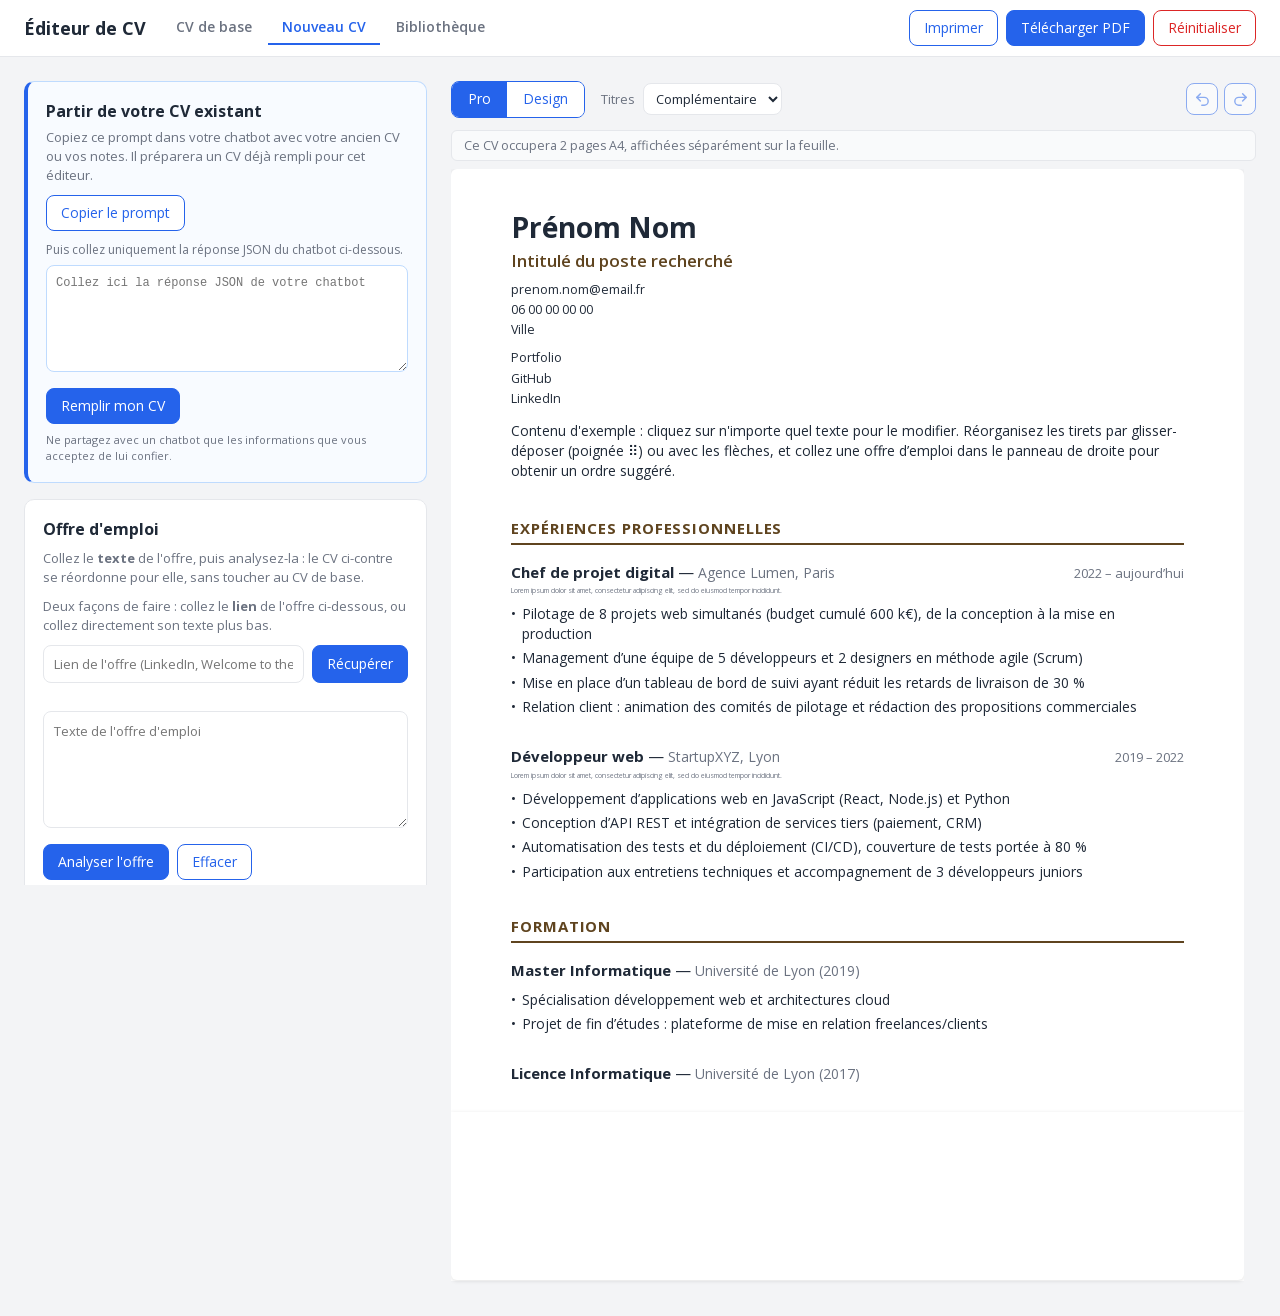
==== commit 558ad391: "feat: ajoute l'onglet Bibliothèque et son rendu (lecture seule) Nouvel onglet #tabLibrary, panneau #" ====
--- a/index.html
+++ b/index.html
@@ -15,6 +15,7 @@
     <nav class="tabs" role="tablist" aria-label="Pages">
       <button id="tabBase" class="tab-btn" type="button" role="tab">CV de base</button>
       <button id="tabCreate" class="tab-btn" type="button" role="tab">Nouveau CV</button>
+      <button id="tabLibrary" class="tab-btn" type="button" role="tab">Bibliothèque</button>
     </nav>
     <div class="actions">
       <button id="printBtn" class="ghost" type="button" title="Impression via le navigateur">Imprimer</button>
@@ -301,6 +302,51 @@
         </div>
       </section>
     </aside>
+
+    <!-- Onglet « Bibliothèque » : réservoir de contenu séparé du CV de base
+         (voir state.library dans app.js), sans contrainte de mise en page —
+         un formulaire qui défile librement, pas une feuille A4. Une section
+         par domaine ; le rendu (renderLibrary, app.js) réutilise les mêmes
+         fonctions et les mêmes classes CSS que le CV. -->
+    <div id="libraryPanel">
+      <section class="panel-box" id="libIntro">
+        <h2>Bibliothèque</h2>
+        <p class="hint">
+          Stockez ici tout votre contenu professionnel, sans limite ni
+          contrainte de mise en page&nbsp;: autant de points que vous voulez
+          par expérience, formation ou projet. Le CV de base et la
+          Bibliothèque restent indépendants — modifier l'un ne modifie jamais
+          l'autre.
+        </p>
+      </section>
+
+      <section class="panel-box" id="libContactPanel">
+        <h2>Contact &amp; liens</h2>
+        <div id="libContactBody"></div>
+      </section>
+
+      <section class="panel-box" id="libExperiencesPanel">
+        <div id="libExperiencesBody"></div>
+      </section>
+
+      <section class="panel-box" id="libEducationPanel">
+        <div id="libEducationBody"></div>
+      </section>
+
+      <section class="panel-box" id="libProjectsPanel">
+        <div id="libProjectsBody"></div>
+      </section>
+
+      <section class="panel-box" id="libSkillsPanel">
+        <h2>Compétences</h2>
+        <div id="libSkillsBody"></div>
+      </section>
+
+      <section class="panel-box" id="libInterestsPanel">
+        <h2>Intérêts</h2>
+        <div id="libInterestsBody"></div>
+      </section>
+    </div>
   </main>
 
   <script src="pdf.js"></script>
--- a/styles.css
+++ b/styles.css
@@ -652,6 +652,26 @@
 #createLeft { display: flex; flex-direction: column; gap: 16px; }
 main.tab-base #createLeft { display: none; }
 
+/* Onglet « Bibliothèque » : un formulaire libre, pas une feuille A4 — une
+   seule colonne centrée qui défile librement (voir renderLibrary, app.js).
+   #createLeft, #cvColumn et #versionsPanel n'existent que pour le CV : on les
+   masque ici comme #versionsPanel l'est dans tab-create ci-dessus. */
+main.tab-library { grid-template-columns: minmax(0, 900px); }
+main.tab-library #createLeft,
+main.tab-library #cvColumn,
+main.tab-library #versionsPanel { display: none; }
+
+#libraryPanel { display: flex; flex-direction: column; gap: 16px; }
+main.tab-create #libraryPanel,
+main.tab-base #libraryPanel { display: none; }
+
+/* Poignée ⠿ des tirets (position absolue, -18px depuis .exp — voir
+   .drag-handle plus bas) : le padding de .panel-box (18px) est trop juste
+   pour l'accueillir sans qu'elle déborde du cadre. On élargit uniquement le
+   padding gauche des panneaux qui contiennent des tirets déplaçables
+   (Expériences, Formation, Projets), sans toucher aux règles du CV. */
+#libExperiencesPanel, #libEducationPanel, #libProjectsPanel { padding-left: 42px; }
+
 @media (max-width: 980px) {
   main, main.tab-create { grid-template-columns: 1fr; }
   main.tab-create #createLeft { grid-column: 1; grid-row: 1; }
@@ -838,15 +858,15 @@
    souris) : le PDF reprend l'état au repos. */
 
 .drag-handle,
-.add-bullet, .add-exp, .add-edu, .add-project, .add-link, .add-contact,
+.add-exp, .add-edu, .add-project, .add-link, .add-contact,
 .add-group, .add-interest,
+.exp-footer,
 .photo-box:not(:has(.cv-photo)) { display: none; }
 
 .exp:is(:hover, :focus-within) .drag-handle,
 .cv-header:is(:hover, :focus-within) .photo-box:not(:has(.cv-photo)),
 .side:is(:hover, :focus-within) .photo-box:not(:has(.cv-photo)) { display: block; }
 
-.exp:is(:hover, :focus-within) .add-bullet,
 .cv-block:is(:hover, :focus-within) :is(.add-exp, .add-edu, .add-project),
 .cv-links:is(:hover, :focus-within) .add-link,
 .cv-contact-block:is(:hover, :focus-within) .add-contact,
@@ -854,6 +874,12 @@
 .cv-interests:is(:hover, :focus-within) .add-interest {
   display: inline-block;
 }
+
+/* .exp-footer regroupe toutes les affordances d'un bloc (ajout de tiret,
+   réglage de limite, ↑ ↓ ✕) : c'est un conteneur flex, pas un bouton isolé,
+   donc son display de révélation diffère des `.add-*` ci-dessus — et ses
+   enfants (.add-bullet, .exp-controls) n'ont pas besoin du leur, propre. */
+.exp:is(:hover, :focus-within) .exp-footer { display: flex; }
 
 /* ---------- Fondu à l'apparition / disparition ----------
    `display` reste le commutateur : c'est lui, et lui seul, qui garantit que
@@ -868,15 +894,16 @@
    à payer, il n'y a pas de raccourci en CSS. */
 
 .drag-handle,
-.bullet-controls, .exp-controls, .photo-controls,
-.add-bullet, .add-exp, .add-edu, .add-project, .add-link, .add-contact,
+.bullet-controls, .photo-controls,
+.add-exp, .add-edu, .add-project, .add-link, .add-contact,
 .add-group, .add-interest,
+.exp-footer,
 .photo-box:not(:has(.cv-photo)) {
   opacity: 0;
   transition: opacity 120ms ease, display 120ms allow-discrete;
 }
 
-.exp:is(:hover, :focus-within) :is(.drag-handle, .add-bullet),
+.exp:is(:hover, :focus-within) :is(.drag-handle, .exp-footer),
 .cv-block:is(:hover, :focus-within) :is(.add-exp, .add-edu, .add-project),
 .cv-links:is(:hover, :focus-within) .add-link,
 .cv-contact-block:is(:hover, :focus-within) .add-contact,
@@ -889,13 +916,12 @@
 .contact-item:hover .bullet-controls,
 .skill-group:hover .bullet-controls,
 .interest-item:hover .bullet-controls,
-.exp:hover .exp-controls,
 .photo-box:hover .photo-controls {
   opacity: 1;
 }
 
 @starting-style {
-  .exp:is(:hover, :focus-within) :is(.drag-handle, .add-bullet),
+  .exp:is(:hover, :focus-within) :is(.drag-handle, .exp-footer),
   .cv-block:is(:hover, :focus-within) :is(.add-exp, .add-edu, .add-project),
   .cv-links:is(:hover, :focus-within) .add-link,
   .cv-contact-block:is(:hover, :focus-within) .add-contact,
@@ -908,7 +934,6 @@
   .contact-item:hover .bullet-controls,
   .skill-group:hover .bullet-controls,
   .interest-item:hover .bullet-controls,
-  .exp:hover .exp-controls,
   .photo-box:hover .photo-controls {
     opacity: 0;
   }
@@ -934,10 +959,9 @@
 #cv .contact-item:has([contenteditable]:focus) .bullet-controls,
 #cv .skill-group:has([contenteditable]:focus) .bullet-controls,
 #cv .interest-item:has([contenteditable]:focus) .bullet-controls,
-/* ✕ / ↑ / ↓ d'une expérience/formation/projet — posés sur son titre */
-#cv .exp:has(.exp-role:focus) .exp-controls,
-/* « + Ajouter un tiret » — retombe sur le titre du bloc suivant */
-#cv .exp:has(+ .exp .exp-head [contenteditable]:focus) .add-bullet,
+/* .exp-footer (« + Ajouter un tiret », réglage de limite, ↑ ↓ ✕) — retombe
+   sur le titre du bloc suivant */
+#cv .exp:has(+ .exp .exp-head [contenteditable]:focus) .exp-footer,
 /* « + Ajouter un lien » — retombe sur la première ligne du résumé */
 #cv .cv-header:has(~ .cv-summary:focus) .add-link,
 /* « + Ajouter un champ » — retombe sur le premier lien */
@@ -992,6 +1016,7 @@
 .cv-summary {
   font-size: var(--fs-summary, 14px);
   margin-top: 12px;
+  white-space: pre-wrap;
 }
 
 /* Un peu plus d'air entre le résumé et le premier titre de section (celui-ci
@@ -1146,21 +1171,18 @@
 
 /* Description de l'entreprise : petite et grise, sous l'en-tête. Taille
    réglable comme les autres (section « Taille des textes »). */
-.exp-company-desc { color: var(--muted); font-size: var(--fs-company-desc, 7px); margin-top: 2px; }
-
-/* z-index indispensable : .exp-head est positionné (voir « Ordre de lecture du
-   PDF ») et vient après dans le DOM — à z-index égal il se peindrait par-dessus
-   ces boutons et capterait leurs clics. */
+.exp-company-desc { color: var(--muted); font-size: var(--fs-company-desc, 7px); margin-top: 2px; white-space: pre-wrap; }
+
+/* ↑ ↓ ✕ d'un bloc (expérience/formation/projet) : sous-rangée de .exp-footer,
+   en bas du bloc (voir « Limite d'affichage » plus bas) — plus jamais en haut
+   à droite du titre comme auparavant, où ils recouvraient la fin de la
+   période au survol (« 2019 – 2022 » devenait « 2019 »). .exp-footer gère
+   seul l'apparition/disparition de toute la rangée ; .exp-controls n'est
+   qu'un conteneur flex, toujours affiché dès que son parent l'est. */
 .exp-controls {
-  position: absolute;
-  top: 4px;
-  left: 4px;
-  z-index: 2;
-  display: none;
+  display: flex;
   gap: 4px;
 }
-
-.exp:hover .exp-controls { display: flex; }
 
 /* ---------- Tirets ---------- */
 
@@ -1204,6 +1226,7 @@
   flex: 1;
   font-size: var(--fs-bullet, 14px);
   min-width: 0;
+  white-space: pre-wrap;
 }
 
 /* Superposés à la fin de la ligne, jamais insérés dedans (sinon .bullet-text
@@ -1218,6 +1241,110 @@
 }
 
 li.bullet:hover .bullet-controls { display: flex; }
+
+/* ---------- Limite d'affichage (à l'écran uniquement) ----------
+   .exp-footer est l'UNIQUE rangée, en bas du bloc, qui porte tout ce qui
+   n'est pas du texte du CV pour une expérience/formation/projet :
+   « + Ajouter un tiret » (à gauche), le réglage de limite ci-dessous et les
+   icônes ↑ ↓ ✕ (à droite, regroupés dans .exp-footer-right) — pour éloigner
+   « Supprimer » de « Ajouter » et éviter les clics malheureux. Une seule
+   rangée, donc un seul jeu de règles d'affichage/fondu (voir « Affordances
+   d'édition ») : ses enfants n'ont pas à gérer eux-mêmes leur display/
+   opacity, ils suivent celui de .exp-footer — déjà invisible à l'impression,
+   rien à faire côté print pour ce contrôle.
+   `left: 0; right: 0` (pleine largeur du bloc) + `justify-content:
+   space-between` : le bouton d'ajout part à gauche, le reste à droite, sans
+   qu'aucun des deux n'ait à connaître la largeur de l'autre. */
+
+.exp-footer {
+  position: absolute;
+  left: 0;
+  right: 0;
+  z-index: 2;
+  align-items: center;
+  justify-content: space-between;
+  gap: 6px;
+  margin-top: 2px;
+}
+
+.exp-footer-right {
+  display: flex;
+  align-items: center;
+  gap: 6px;
+}
+
+.visible-limit-ctl {
+  display: flex;
+  align-items: center;
+  gap: 3px;
+  font-size: 10px;
+  color: var(--muted);
+  cursor: default;
+}
+
+.visible-limit-label { white-space: nowrap; }
+
+.visible-limit-input {
+  width: 40px;
+  height: 20px;
+  padding: 0 3px;
+  border: 1px solid var(--line);
+  border-radius: 5px;
+  background: var(--btn-bg);
+  color: inherit;
+  font-size: 11px;
+  text-align: center;
+}
+
+.visible-limit-input:focus { outline: none; border-color: var(--accent); }
+
+/* Limite à 0 : le bloc reste visible et modifiable à l'écran (pour pouvoir
+   remonter la limite), signalé seulement par un liseré discret — l'étape 4
+   le fera disparaître à l'impression. */
+.exp.limit-zero { box-shadow: inset 2px 0 0 var(--muted); }
+
+.limit-zero-note {
+  font-size: 10px;
+  font-style: italic;
+  white-space: nowrap;
+}
+
+/* Tirets au-delà de la limite : masqués par défaut (l'écran doit rester
+   fidèle au PDF, notamment pour la feuille « Design » figée à 297 mm),
+   révélables en grisé via le chip .bullet-more. */
+li.bullet.below-cut { display: none; }
+
+ul.bullets.expanded-cut li.bullet.below-cut {
+  display: flex;
+  opacity: 0.45;
+}
+
+.bullet-more {
+  display: block;
+  margin-top: 2px;
+  padding: 1px 8px;
+  border: 1px solid var(--line);
+  border-radius: 10px;
+  background: var(--btn-bg);
+  color: var(--muted);
+  font-size: 10.5px;
+  cursor: pointer;
+}
+
+.bullet-more:hover { color: var(--accent); border-color: var(--accent); }
+
+/* Mesure sur le contenu IMPRIMÉ (paginatePro/updateOverflowNotice, app.js) :
+   ces deux fonctions mesurent la mise en page réelle du DOM, or un bloc
+   déplié à l'écran (.expanded-cut) y montre plus de tirets qu'à l'impression
+   — sans neutraliser cet écart le temps de la mesure, le nombre de pages
+   annoncé et l'avertissement de dépassement (feuille « Design ») pourraient
+   se tromper. app.js pose cette classe sur #cv juste avant de lire
+   offsetTop/offsetHeight/scrollHeight, puis la retire aussitôt (pas de
+   reflow visible). Mêmes sélecteurs que la règle d'impression ci-dessous
+   (@media print) : à maintenir synchronisés avec elle. */
+#cv.measuring-print li.bullet.below-cut,
+#cv.measuring-print .bullet-more,
+#cv.measuring-print .exp.limit-zero { display: none !important; }
 
 /* ---------- Proposition : indicateurs de modification ----------
    Après analyse d'une offre, le CV affiché est la PROPOSITION. Au survol du
@@ -1347,17 +1474,19 @@
 .icon-btn:hover { color: var(--accent); border-color: var(--accent); filter: none; }
 .icon-btn.del:hover { color: var(--danger); border-color: var(--danger); }
 
-/* display : voir « Affordances d'édition » (masqués hors survol du CV).
-   `top` non renseigné : chacun garde sa position statique verticale — sa place
-   naturelle sous sa liste — mais hors du flux, donc sans plus rien pousser.
+/* .add-exp/.add-edu/.add-project/.add-link/.add-contact/.add-group/
+   .add-interest : boutons "+ Ajouter…" d'une SECTION entière, hors de
+   .exp-footer — posés en absolu sous leur liste. `top` non renseigné :
+   chacun garde sa position statique verticale — sa place naturelle sous sa
+   liste — mais hors du flux, donc sans plus rien pousser.
    Compacts (≈21px) pour tenir dans l'interligne que le CV laisse déjà sous
    chaque liste, au lieu de mordre sur le bloc suivant. Fond translucide +
-   z-index pour rester lisibles par-dessus ce qu'ils chevauchent malgré tout. */
+   z-index pour rester lisibles par-dessus ce qu'ils chevauchent malgré tout.
+   `.add-bullet` (« + Ajouter un tiret »/« un point ») partage leur habillage
+   visuel ci-dessous, mais vit DANS .exp-footer (voir « Limite d'affichage ») :
+   simple bouton de cette rangée flex, pas de position ni de z-index propres. */
 .add-bullet, .add-exp, .add-edu, .add-project, .add-link, .add-contact,
 .add-group, .add-interest {
-  position: absolute;
-  z-index: 2;
-  margin-top: 2px;
   background: var(--btn-bg);
   border: 1px dashed var(--line);
   color: var(--muted);
@@ -1366,11 +1495,14 @@
 }
 
 /* Ancrés à droite : les lignes du CV s'y terminent court, un bouton y masque
-   donc rarement du texte. `.add-bullet` reste à gauche, sa place d'origine :
-   il tombe dans la marge sous les tirets, et ne croise ainsi jamais
-   « + Ajouter une expérience », qui lui est à droite. */
+   donc rarement du texte. */
 .add-exp, .add-edu, .add-project, .add-link, .add-contact,
-.add-group, .add-interest { right: 0; }
+.add-group, .add-interest {
+  position: absolute;
+  z-index: 2;
+  margin-top: 2px;
+  right: 0;
+}
 
 .add-bullet:hover, .add-exp:hover, .add-edu:hover, .add-project:hover, .add-link:hover, .add-contact:hover,
 .add-group:hover, .add-interest:hover {
@@ -2217,7 +2349,7 @@
 
 @media print {
   html, body { width: 210mm; background: #fff; }
-  #toolbar, #cvTools, #createLeft, #versionsPanel, #overflowNotice { display: none; }
+  #toolbar, #cvTools, #createLeft, #versionsPanel, #libraryPanel, #overflowNotice { display: none; }
   main { display: block; padding: 0; margin: 0; max-width: none; }
   .sheet { box-shadow: none; border-radius: 0; margin: 0; }
   /* Modèle pro : les marges de chaque page viennent de @page. On neutralise donc
@@ -2237,9 +2369,29 @@
   /* Les affordances d'édition (poignées, boutons d'ajout, « + Photo ») sont
      déjà hors du flux au repos et ne reviennent que sur :hover / :focus-within,
      qui ne s'appliquent pas sans souris : le PDF reprend la feuille au repos.
-     Filet de sécurité pour les contrôles flottants ✕ / ↑ / ↓ : */
-  .bullet-controls, .exp-controls, .photo-controls,
+     Filet de sécurité pour les contrôles flottants : .exp-footer regroupe
+     désormais ✕ / ↑ / ↓ (ex-.exp-controls), en plus de l'ajout de tiret et du
+     réglage de limite. */
+  .bullet-controls, .exp-footer, .photo-controls,
   .bullet-badges, .match-badge { display: none !important; }
+
+  /* Limite d'affichage (voir « Limite d'affichage » plus haut) : à l'écran,
+     un bloc déplié réaffiche ses .below-cut et .exp.limit-zero reste visible
+     (liseré) pour pouvoir remonter la limite — l'impression doit au contraire
+     TOUJOURS les exclure, quel que soit l'état déplié (.expanded-cut) ou la
+     classe .limit-zero elle-même. `!important` gagne face à la règle d'écran
+     `ul.bullets.expanded-cut li.bullet.below-cut` (plus spécifique mais non
+     `!important`) : sans lui, un bloc déplié imprimerait ses tirets masqués.
+     Mêmes sélecteurs que #cv.measuring-print ci-dessus (paginatePro/
+     updateOverflowNotice), à maintenir synchronisés avec eux. */
+  li.bullet.below-cut, .bullet-more, .exp.limit-zero { display: none !important; }
+
+  /* Titre de section orphelin : si tous les blocs d'une section (expérience,
+     formation, projet) sont à maxVisible === 0, ils disparaissent tous
+     ci-dessus — le titre de section ne doit pas rester seul. */
+  .cv-block:has(.exp):not(:has(.exp:not(.limit-zero))) :is(.cv-section-title, .side-title) {
+    display: none !important;
+  }
 
   li.bullet.moved { background: none !important; }
   .exp:hover { background: none; }
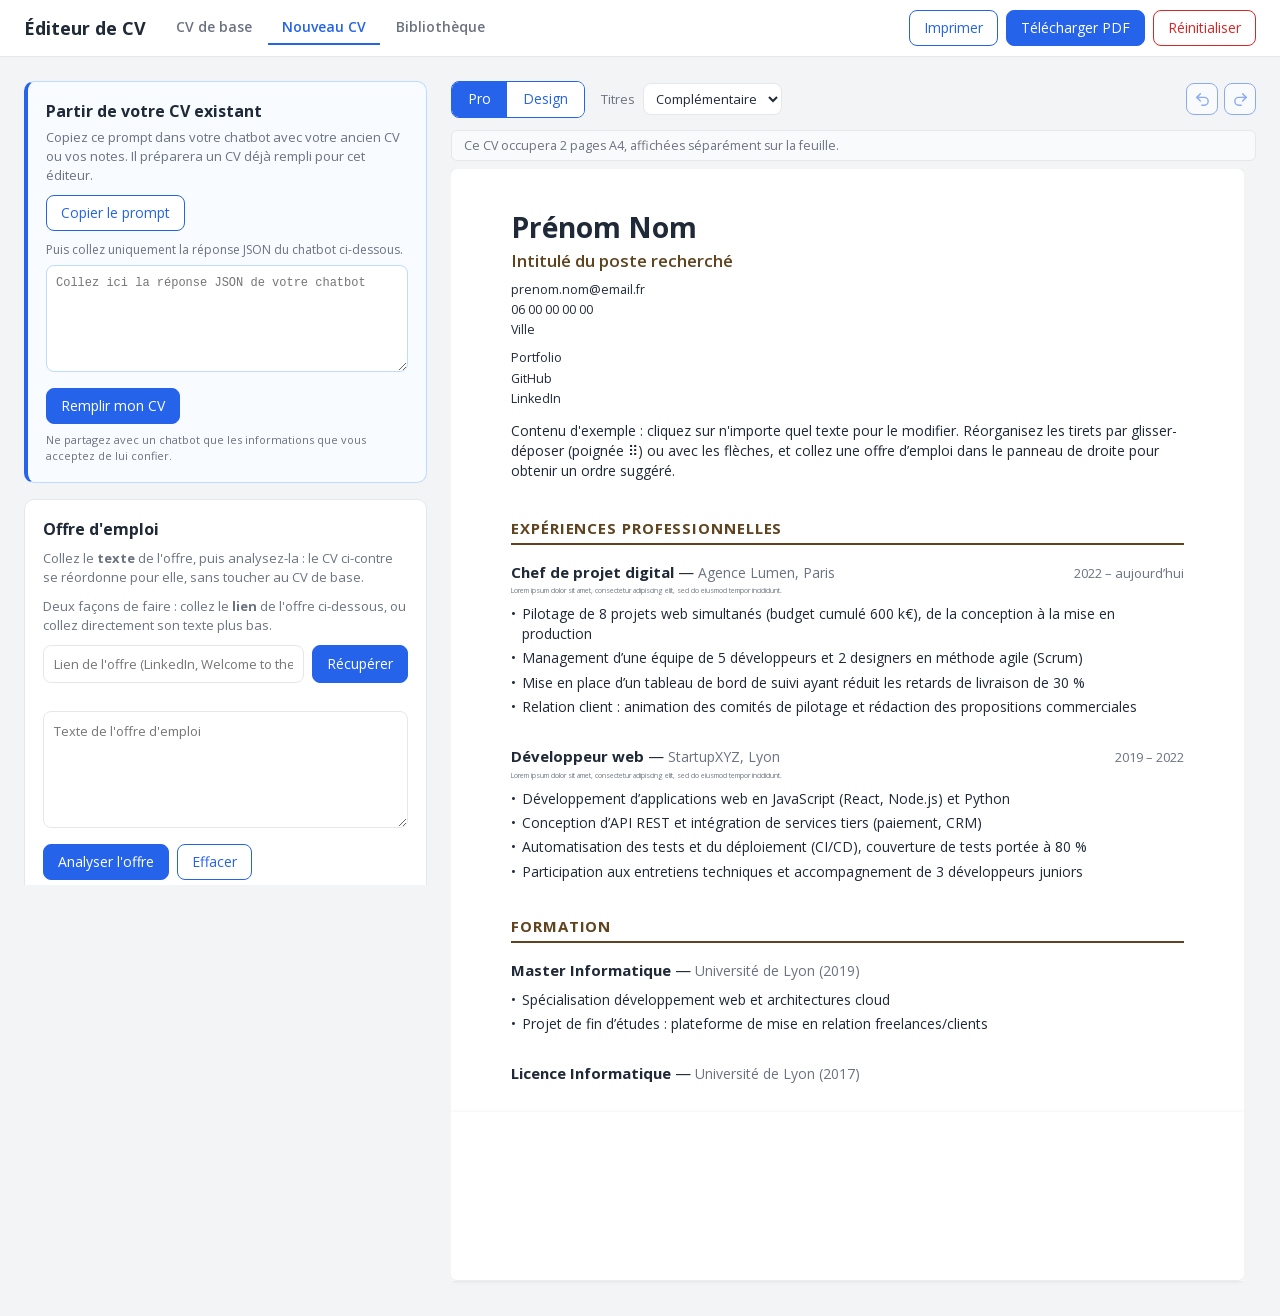
==== commit 35b107e3: "feat: ajoute « Envoyer vers le CV de base » depuis la Bibliothèque Déverse tout le contenu réutilisa" ====
--- a/index.html
+++ b/index.html
@@ -318,6 +318,14 @@
           Bibliothèque restent indépendants — modifier l'un ne modifie jamais
           l'autre.
         </p>
+        <p class="hint">
+          Quand la Bibliothèque est prête, envoyez-la vers le CV de base pour
+          le remplir&nbsp;: cela remplace tout son contenu réutilisable (le
+          profil et la mise en forme du CV ne sont pas concernés).
+        </p>
+        <div class="panel-actions">
+          <button id="libSendToBaseBtn" class="ghost danger" type="button">Envoyer vers le CV de base</button>
+        </div>
       </section>
 
       <section class="panel-box" id="libContactPanel">
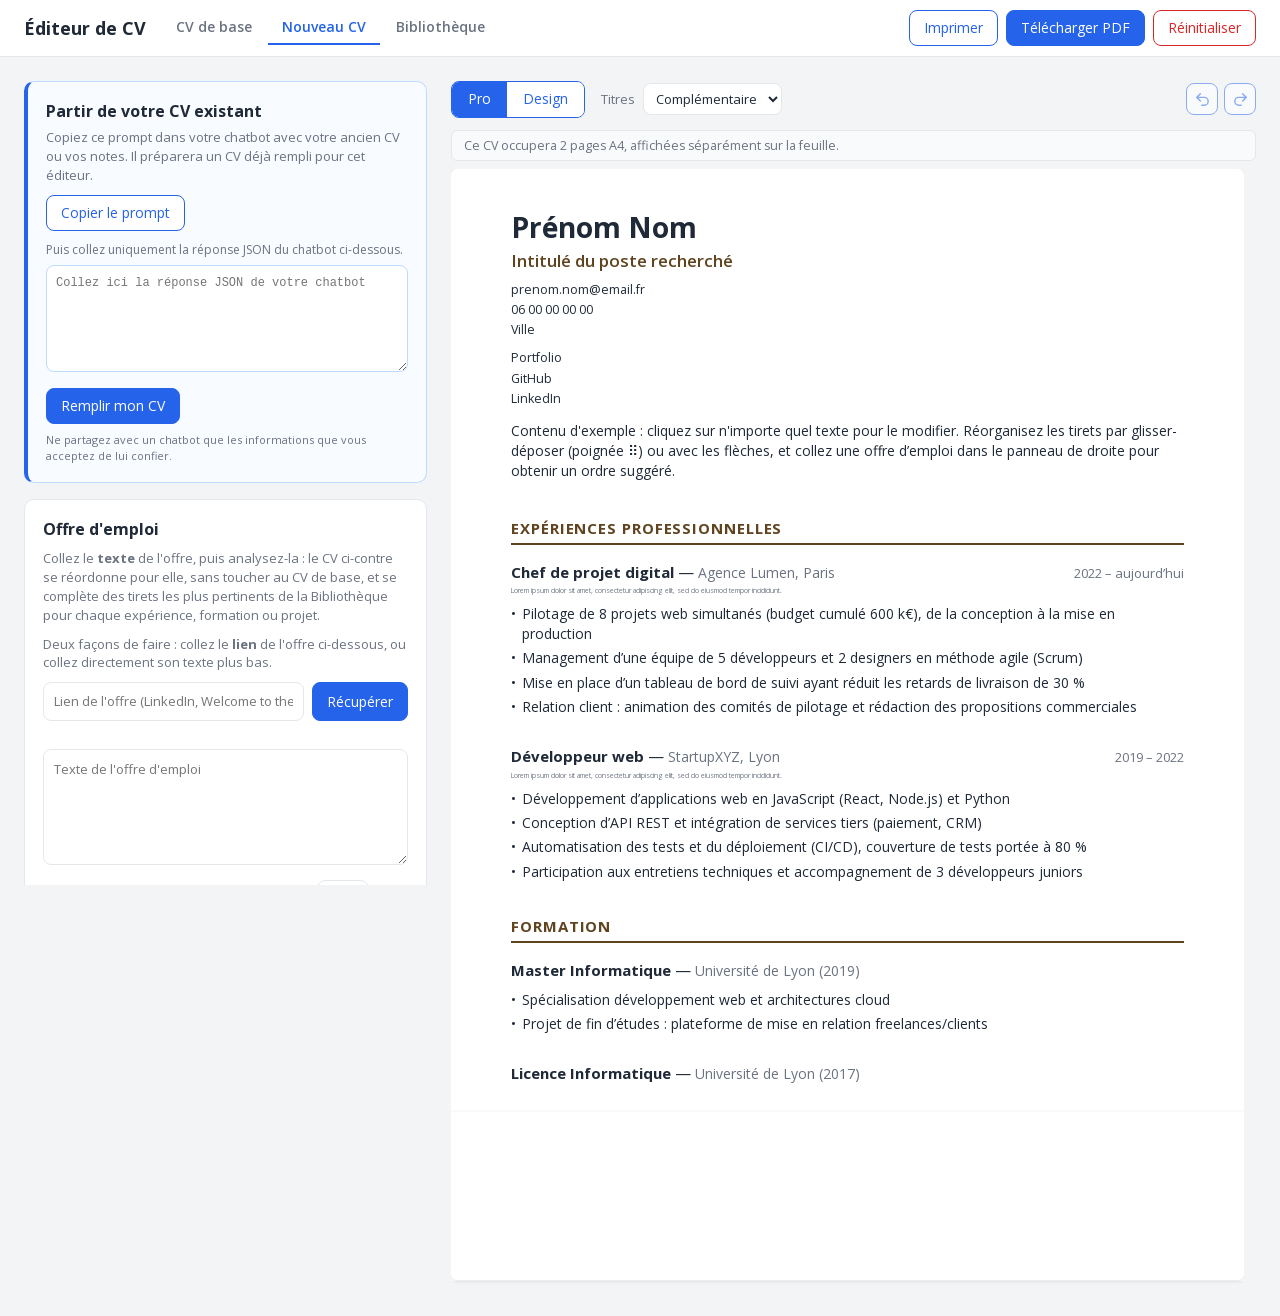
==== commit f5b04464: "feat: suggère des tirets de la Bibliothèque à l'analyse d'une offre Au clic sur « Analyser l'offre »" ====
--- a/index.html
+++ b/index.html
@@ -133,7 +133,9 @@
       <h2>Offre d'emploi</h2>
       <p class="hint">
         Collez le <strong>texte</strong> de l'offre, puis analysez-la&nbsp;:
-        le CV ci-contre se réordonne pour elle, sans toucher au CV de base.
+        le CV ci-contre se réordonne pour elle, sans toucher au CV de base,
+        et se complète des tirets les plus pertinents de la Bibliothèque pour
+        chaque expérience, formation ou projet.
       </p>
       <p class="hint">
         Deux façons de faire&nbsp;: collez le <strong>lien</strong> de l'offre ci-dessous, ou collez directement son texte plus bas.
@@ -144,6 +146,10 @@
       </div>
       <span id="jobUrlStatus" class="job-url-status" role="status" aria-live="polite"></span>
       <textarea id="jobText" rows="5" placeholder="Texte de l'offre d'emploi"></textarea>
+      <div class="job-suggest-limit-row">
+        <label for="librarySuggestLimit">Suggestions Bibliothèque par expérience&nbsp;: max</label>
+        <input type="number" id="librarySuggestLimit" min="0" max="20" step="1" value="4">
+      </div>
       <div class="panel-actions">
         <button id="analyzeBtn" type="button">Analyser l'offre</button>
         <button id="clearAnalysisBtn" class="ghost" type="button">Effacer</button>
@@ -163,7 +169,8 @@
         transférer vers un autre navigateur&nbsp;; importez ensuite ce
         fichier pour le restaurer à l'identique. Vos autres CV sauvegardés ne
         sont pas concernés, et la photo n'est pas incluse dans le fichier
-        (elle reste celle déjà affichée après import).
+        (elle reste celle déjà affichée après import). La Bibliothèque a sa
+        propre porte d'export/import, dans l'onglet «&nbsp;Bibliothèque&nbsp;».
       </p>
       <div class="panel-actions">
         <button id="importBtn" class="ghost" type="button">Importer JSON</button>
@@ -319,29 +326,41 @@
           l'autre.
         </p>
         <p class="hint">
-          Quand la Bibliothèque est prête, envoyez-la vers le CV de base pour
-          le remplir&nbsp;: cela remplace tout son contenu réutilisable (le
-          profil et la mise en forme du CV ne sont pas concernés).
+          La Bibliothèque n'existe que dans ce navigateur&nbsp;: exportez-la
+          dans un fichier pour la conserver ou la transférer ailleurs, puis
+          importez-la pour la restaurer. Cette porte est distincte de
+          l'import/export JSON du CV (onglet «&nbsp;Nouveau CV&nbsp;»), qui ne
+          concerne que le CV actuellement affiché.
         </p>
         <div class="panel-actions">
-          <button id="libSendToBaseBtn" class="ghost danger" type="button">Envoyer vers le CV de base</button>
+          <button id="libImportBtn" class="ghost" type="button">Importer une Bibliothèque</button>
+          <input type="file" id="libImportFile" accept="application/json,.json" hidden>
+          <button id="libExportBtn" class="ghost" type="button">Exporter la Bibliothèque</button>
         </div>
       </section>
 
       <section class="panel-box" id="libContactPanel">
-        <h2>Contact &amp; liens</h2>
+        <h2>Contact</h2>
         <div id="libContactBody"></div>
       </section>
 
+      <section class="panel-box" id="libLinksPanel">
+        <h2>Liens</h2>
+        <div id="libLinksBody"></div>
+      </section>
+
       <section class="panel-box" id="libExperiencesPanel">
+        <h2>Expériences</h2>
         <div id="libExperiencesBody"></div>
       </section>
 
       <section class="panel-box" id="libEducationPanel">
+        <h2>Formation</h2>
         <div id="libEducationBody"></div>
       </section>
 
       <section class="panel-box" id="libProjectsPanel">
+        <h2>Projets</h2>
         <div id="libProjectsBody"></div>
       </section>
 
--- a/styles.css
+++ b/styles.css
@@ -661,16 +661,30 @@
 main.tab-library #cvColumn,
 main.tab-library #versionsPanel { display: none; }
 
-#libraryPanel { display: flex; flex-direction: column; gap: 16px; }
+/* margin-bottom (pas padding sur main, qui vaudrait aussi pour les autres
+   onglets) : un peu de respiration après le dernier panneau, qui sinon
+   touche le bas de la fenêtre une fois déroulé jusqu'en bas. */
+#libraryPanel { display: flex; flex-direction: column; gap: 16px; margin-bottom: 24px; }
 main.tab-create #libraryPanel,
 main.tab-base #libraryPanel { display: none; }
+
+/* Barre d'outils hors sujet dans la Bibliothèque : aucun CV n'y est affiché,
+   donc « Imprimer » et « Télécharger PDF » n'ont rien à imprimer/exporter.
+   « Réinitialiser » agit lui aussi sur le CV de base (jamais sur la
+   Bibliothèque, voir resetBtn dans app.js) : cliquer dessus depuis cet onglet
+   serait tout aussi surprenant, donc même traitement. #toolbar est un frère
+   de #layout (pas un ancêtre), d'où :has() plutôt qu'un simple descendant. */
+body:has(#layout.tab-library) #printBtn,
+body:has(#layout.tab-library) #pdfBtn,
+body:has(#layout.tab-library) #resetBtn { display: none; }
 
 /* Poignée ⠿ des tirets (position absolue, -18px depuis .exp — voir
    .drag-handle plus bas) : le padding de .panel-box (18px) est trop juste
    pour l'accueillir sans qu'elle déborde du cadre. On élargit uniquement le
-   padding gauche des panneaux qui contiennent des tirets déplaçables
-   (Expériences, Formation, Projets), sans toucher aux règles du CV. */
-#libExperiencesPanel, #libEducationPanel, #libProjectsPanel { padding-left: 42px; }
+   padding gauche du CONTENU (Expériences, Formation, Projets), pas celui du
+   panneau entier, pour que son <h2> reste aligné avec celui des autres
+   panneaux de la Bibliothèque (Contact, Liens, Compétences, Intérêts). */
+#libExperiencesBody, #libEducationBody, #libProjectsBody { padding-left: 24px; }
 
 @media (max-width: 980px) {
   main, main.tab-create { grid-template-columns: 1fr; }
@@ -1172,6 +1186,10 @@
 /* Description de l'entreprise : petite et grise, sous l'en-tête. Taille
    réglable comme les autres (section « Taille des textes »). */
 .exp-company-desc { color: var(--muted); font-size: var(--fs-company-desc, 7px); margin-top: 2px; white-space: pre-wrap; }
+
+/* Bibliothèque : lecture à l'écran uniquement (pas d'impression), donc pas
+   soumise à la taille réglable du CV — plus lisible que le défaut d'impression. */
+#libraryPanel .exp-company-desc { font-size: 13px; }
 
 /* ↑ ↓ ✕ d'un bloc (expérience/formation/projet) : sous-rangée de .exp-footer,
    en bas du bloc (voir « Limite d'affichage » plus bas) — plus jamais en haut
@@ -1444,6 +1462,47 @@
   opacity: 0;
 }
 
+/* ---------- Origine Bibliothèque ----------
+   Contrairement à .diff-badge/.match-badge, ce badge n'est PAS réservé à une
+   proposition en cours : il s'affiche dès qu'un tiret porte `libraryOrigin`
+   (réel ou encore suggéré), CV de base comme Nouveau CV — voir
+   libraryOriginBadge()/app.js. Décalé sous .match-badge (top: 36px). Même
+   mécanique de survol, jamais imprimé (voir @media print plus bas). */
+.library-badge {
+  position: absolute;
+  right: 0;
+  top: 36px;
+  z-index: 2;
+  display: none;
+  max-width: 60%;
+  overflow: hidden;
+  text-overflow: ellipsis;
+  font-size: 10px;
+  font-weight: 600;
+  white-space: nowrap;
+  border-radius: 5px;
+  padding: 1px 7px;
+  background: #ecfdf5;
+  border: 1px solid #6ee7b7;
+  color: #047857;
+  opacity: 0;
+  transition: opacity 120ms ease, display 120ms allow-discrete;
+}
+
+#cv:is(:hover, :focus-within) .library-badge {
+  display: inline-block;
+  opacity: 1;
+}
+
+@starting-style {
+  #cv:is(:hover, :focus-within) .library-badge { opacity: 0; }
+}
+
+#cv li.bullet:hover .library-badge {
+  display: none;
+  opacity: 0;
+}
+
 /* Petite animation d'entrée, une seule fois, sur les tirets déplacés par
    l'analyse (pas au drag & drop manuel : #cv.just-analyzed n'est posée que
    par le clic sur « Analyser l'offre »). */
@@ -1887,6 +1946,29 @@
 }
 
 #jobText:focus { outline: 2px solid var(--accent-soft); border-color: var(--accent); }
+
+/* Limite de suggestions Bibliothèque par bloc (voir buildProposal/app.js) :
+   un simple réglage numérique, lu au clic sur « Analyser l'offre » suivant,
+   pas de rendu immédiat. */
+.job-suggest-limit-row {
+  display: flex;
+  align-items: center;
+  gap: 8px;
+  margin-top: 8px;
+  font-size: 12px;
+  color: var(--muted);
+}
+
+.job-suggest-limit-row input {
+  width: 52px;
+  font: inherit;
+  font-size: 13px;
+  border: 1px solid var(--line);
+  border-radius: 8px;
+  padding: 5px 6px;
+}
+
+.job-suggest-limit-row input:focus { outline: 2px solid var(--accent-soft); border-color: var(--accent); }
 
 .panel-actions {
   display: flex;
@@ -2348,7 +2430,11 @@
 .sheet.design { page: design-page; }
 
 @media print {
-  html, body { width: 210mm; background: #fff; }
+  /* Pas de largeur imposée à html/body : elle vaut alors celle de la zone
+     imprimable (178 mm en pro, 210 mm en design). Fixée à 210 mm, elle
+     débordait de la zone imprimable du modèle pro (210 − 2×16 mm) et Chrome
+     réduisait tout le PDF à ≈ 85 % (« shrink to fit »), marge droite en prime. */
+  html, body { background: #fff; }
   #toolbar, #cvTools, #createLeft, #versionsPanel, #libraryPanel, #overflowNotice { display: none; }
   main { display: block; padding: 0; margin: 0; max-width: none; }
   .sheet { box-shadow: none; border-radius: 0; margin: 0; }
@@ -2359,6 +2445,12 @@
      imprimable (210 − 2×16 mm) pour conserver exactement les mêmes retours à la
      ligne qu'à l'écran. Le modèle « design » garde ses règles (page nommée). */
   .sheet:not(.design) { width: 178mm; padding: 0; min-height: 0; }
+  /* Les .exp (et donc Formation / Projets) ont marge -8px + padding 8px pour
+     leur surbrillance au survol : à l'écran le débordement de 8 px retombe dans
+     la marge intérieure de la feuille, mais à l'impression il dépasse la zone
+     imprimable et Chrome réduit tout le PDF de ≈ 1,2 %. On l'annule (le
+     contenu, lui, ne bouge pas : padding et marge se compensaient). */
+  .sheet:not(.design) .exp { margin-inline: 0; padding-inline: 0; }
 
   /* Filet de sécurité : neutralise la mise à l'échelle de l'onglet « Nouveau
      CV » (voir #cvScale ci-dessus) si l'impression est lancée depuis cet
@@ -2373,7 +2465,7 @@
      désormais ✕ / ↑ / ↓ (ex-.exp-controls), en plus de l'ajout de tiret et du
      réglage de limite. */
   .bullet-controls, .exp-footer, .photo-controls,
-  .bullet-badges, .match-badge { display: none !important; }
+  .bullet-badges, .match-badge, .library-badge { display: none !important; }
 
   /* Limite d'affichage (voir « Limite d'affichage » plus haut) : à l'écran,
      un bloc déplié réaffiche ses .below-cut et .exp.limit-zero reste visible
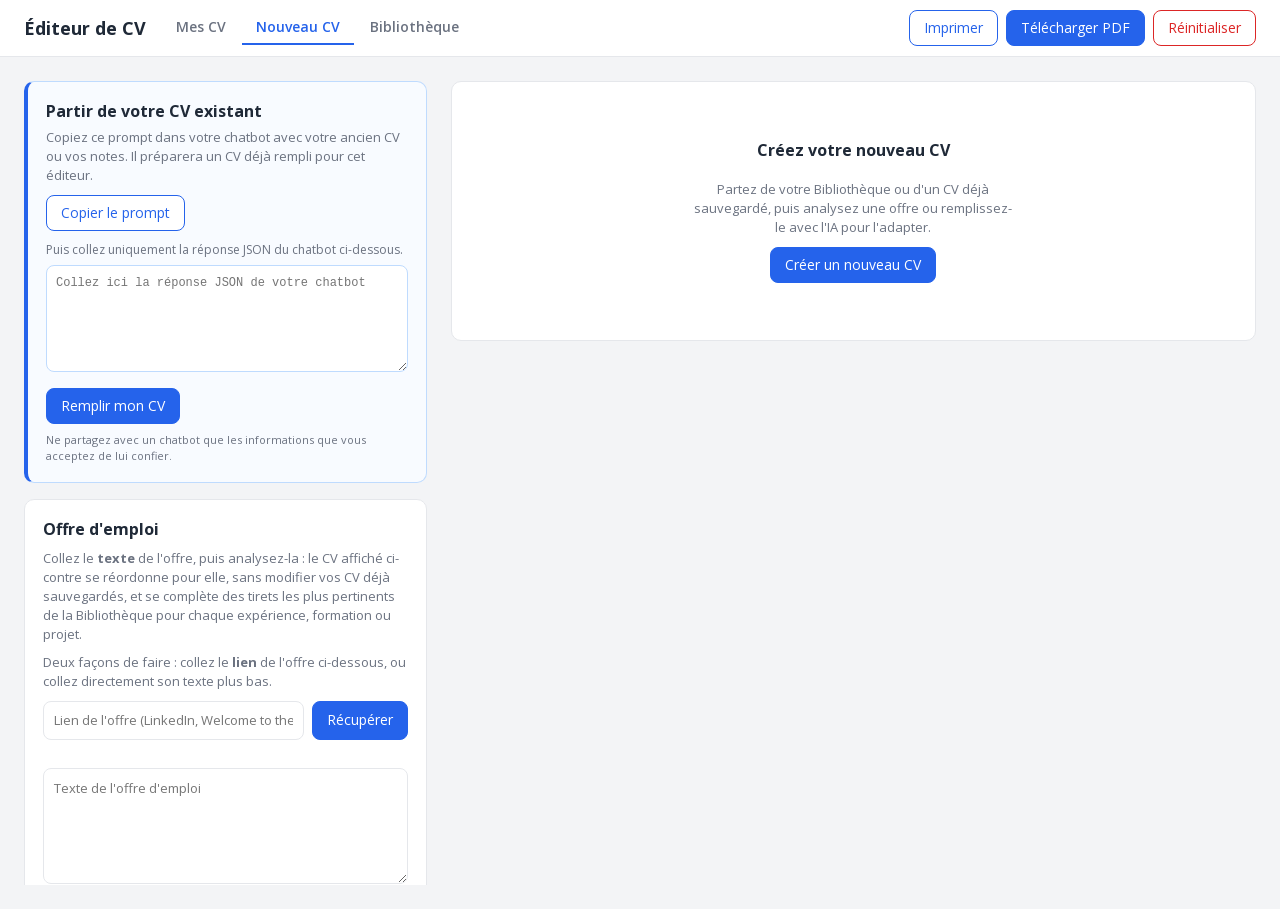
==== commit 236b94ef: "feat: renomme « CV de base » en « Mes CV » et refond l'onglet « Nouveau CV » L'onglet « Nouveau CV »" ====
--- a/index.html
+++ b/index.html
@@ -13,7 +13,7 @@
   <header id="toolbar">
     <h1>Éditeur de CV</h1>
     <nav class="tabs" role="tablist" aria-label="Pages">
-      <button id="tabBase" class="tab-btn" type="button" role="tab">CV de base</button>
+      <button id="tabBase" class="tab-btn" type="button" role="tab">Mes CV</button>
       <button id="tabCreate" class="tab-btn" type="button" role="tab">Nouveau CV</button>
       <button id="tabLibrary" class="tab-btn" type="button" role="tab">Bibliothèque</button>
     </nav>
@@ -105,6 +105,28 @@
     </div>
   </div>
 
+  <!-- Pop-up de choix du point de départ, ouverte par « Créer un nouveau CV »
+       (état vide de l'onglet « Nouveau CV »). Liste construite par app.js
+       (renderCreateChoiceModal) : Bibliothèque, CV actuel, puis chaque CV
+       sauvegardé — la liste des CV change au fil de la session. -->
+  <div class="app-modal" id="createChoiceModal" hidden role="dialog" aria-modal="true"
+       aria-labelledby="createChoiceTitle">
+    <div class="app-modal-card create-choice-card">
+      <h2 id="createChoiceTitle">Créer un nouveau CV</h2>
+      <p class="app-modal-hint">
+        Choisissez le contenu de départ. Vous pourrez ensuite l'adapter à une
+        offre ou le remplir avec l'IA.
+      </p>
+      <div class="create-choice-list" id="createChoiceList"></div>
+      <div class="app-modal-actions">
+        <span></span>
+        <div class="app-modal-actions-right">
+          <button type="button" id="createChoiceCancelBtn" class="cancel">Annuler</button>
+        </div>
+      </div>
+    </div>
+  </div>
+
   <main id="layout" class="tab-create">
     <!-- Onglet « Nouveau CV », colonne de gauche : l'offre d'emploi, puis
          l'import/export JSON juste en dessous. -->
@@ -133,9 +155,9 @@
       <h2>Offre d'emploi</h2>
       <p class="hint">
         Collez le <strong>texte</strong> de l'offre, puis analysez-la&nbsp;:
-        le CV ci-contre se réordonne pour elle, sans toucher au CV de base,
-        et se complète des tirets les plus pertinents de la Bibliothèque pour
-        chaque expérience, formation ou projet.
+        le CV affiché ci-contre se réordonne pour elle, sans modifier vos CV
+        déjà sauvegardés, et se complète des tirets les plus pertinents de la
+        Bibliothèque pour chaque expérience, formation ou projet.
       </p>
       <p class="hint">
         Deux façons de faire&nbsp;: collez le <strong>lien</strong> de l'offre ci-dessous, ou collez directement son texte plus bas.
@@ -184,14 +206,33 @@
     </div><!-- #createLeft -->
 
     <!-- La feuille CV, partagée par les deux onglets : ordre proposé dans
-         « Nouveau CV » (si une analyse est en cours), ordre de base sinon.
+         « Nouveau CV » (si une analyse est en cours), ordre courant sinon.
          #cvScale est un cadre de mise à l'échelle pur (voir styles.css et
-         app.js) : dans l'onglet « CV de base » il n'a aucun effet (le CV
+         app.js) : dans l'onglet « Mes CV » il n'a aucun effet (le CV
          garde sa taille réelle), dans « Nouveau CV » il réduit visuellement
          le CV à la largeur de la colonne — sans changer sa largeur interne
          de 210mm, donc sans changer un seul retour à la ligne par rapport au
          PDF exporté. -->
     <div id="cvColumn">
+      <!-- État vide de l'onglet « Nouveau CV » : tant qu'aucun CV n'a été créé
+           (ni proposition en cours, y compris une ancienne sauvegarde qui en
+           porte une), rien n'est affiché ici — juste le point de départ de la
+           création. Masqué par app.js (updateTabs) dans tous les autres cas. -->
+      <div class="panel-box create-empty" id="createEmptyState" hidden>
+        <h2>Créez votre nouveau CV</h2>
+        <p class="hint">
+          Partez de votre Bibliothèque ou d'un CV déjà sauvegardé, puis
+          analysez une offre ou remplissez-le avec l'IA pour l'adapter.
+        </p>
+        <button id="createCvBtn" type="button">Créer un nouveau CV</button>
+      </div>
+
+      <!-- Repropose le choix une fois un CV déjà créé/affiché dans cet onglet. -->
+      <button id="newDraftBtn" class="ghost" type="button" hidden>Créer un autre CV</button>
+
+      <!-- Regroupe tout ce qui affiche/édite le CV lui-même : masqué en bloc
+           par app.js tant que l'état vide ci-dessus est affiché. -->
+      <div id="cvDisplay">
       <!-- Choix du modèle et de la couleur du bandeau, juste au-dessus du CV. -->
       <div id="cvTools">
         <div class="seg" role="group" aria-label="Modèle de CV">
@@ -274,15 +315,16 @@
       <div id="cvScale">
         <div id="cv" class="sheet" aria-label="CV éditable"></div>
       </div>
-    </div>
-
-    <!-- Onglet « CV de base » : les CV sauvegardés, à côté du CV. -->
+      </div><!-- #cvDisplay -->
+    </div>
+
+    <!-- Onglet « Mes CV » : les CV sauvegardés, à côté du CV. -->
     <aside id="versionsPanel">
       <section class="panel-box" id="versionsBox">
         <h2>CV sauvegardés</h2>
         <p class="hint">
           Les nouveaux CV enregistrés depuis l'onglet «&nbsp;Nouveau CV&nbsp;»
-          apparaissent ici. Vous pouvez aussi sauvegarder le CV de base affiché
+          apparaissent ici. Vous pouvez aussi sauvegarder votre CV actuel
           sous un nom.
         </p>
         <div class="version-new">
@@ -321,9 +363,8 @@
         <p class="hint">
           Stockez ici tout votre contenu professionnel, sans limite ni
           contrainte de mise en page&nbsp;: autant de points que vous voulez
-          par expérience, formation ou projet. Le CV de base et la
-          Bibliothèque restent indépendants — modifier l'un ne modifie jamais
-          l'autre.
+          par expérience, formation ou projet. Vos CV et la Bibliothèque
+          restent indépendants — modifier l'un ne modifie jamais l'autre.
         </p>
         <p class="hint">
           La Bibliothèque n'existe que dans ce navigateur&nbsp;: exportez-la
--- a/styles.css
+++ b/styles.css
@@ -176,6 +176,31 @@
   margin-bottom: 12px;
 }
 
+/* ---------- État vide de l'onglet « Nouveau CV » ----------
+   Prend la place de la feuille CV tant qu'aucun CV n'a été créé (voir
+   updateTabs/showCvInCreateTab, app.js). Centré comme un point de départ,
+   pas comme un simple panneau d'information. */
+#createEmptyState {
+  display: flex;
+  flex-direction: column;
+  align-items: center;
+  gap: 10px;
+  min-height: 260px;
+  justify-content: center;
+  text-align: center;
+}
+
+#createEmptyState .hint { max-width: 46ch; margin: 0; }
+
+/* display: flex ci-dessus l'emporterait sur [hidden] (même spécificité,
+   déclaré avant) : on rétablit explicitement le masquage, comme pour les
+   autres blocs à display non-initial de l'application (.photo-crop-empty…). */
+#createEmptyState[hidden] { display: none; }
+
+/* Reproposer le choix une fois un CV déjà créé/affiché dans cet onglet :
+   petit bouton discret au-dessus de la feuille, jamais dans « Mes CV ». */
+#newDraftBtn { margin-bottom: 12px; }
+
 /* Sélecteur de modèle Pro / Design */
 
 .seg {
@@ -531,6 +556,44 @@
   padding: 7px 14px;
   font-size: 13px;
 }
+
+/* --- Pop-up de choix du point de départ (« Créer un nouveau CV ») ---
+   Plus large que la carte par défaut (320px) : elle doit accueillir le nom
+   de chaque CV sauvegardé sans le tronquer à outrance. */
+.create-choice-card { width: 420px; }
+
+.create-choice-list {
+  display: flex;
+  flex-direction: column;
+  gap: 8px;
+  max-height: 50vh;
+  overflow-y: auto;
+}
+
+.create-choice-option {
+  display: flex;
+  flex-direction: column;
+  align-items: flex-start;
+  gap: 2px;
+  width: 100%;
+  padding: 10px 12px;
+  background: #fff;
+  border: 1px solid var(--line);
+  border-radius: 8px;
+  color: var(--ink);
+  text-align: left;
+  cursor: pointer;
+}
+
+.create-choice-option:hover,
+.create-choice-option:focus-visible {
+  border-color: var(--accent);
+  background: #f6f9ff;
+}
+
+.create-choice-name { font-weight: 600; font-size: 14px; }
+
+.create-choice-hint { font-size: 12px; color: var(--muted); }
 
 /* --- Pop-up de la photo de profil (recadrage / centrage) --- */
 
@@ -871,13 +934,13 @@
    À l'impression, aucune règle :hover / :focus-within ne s'applique (pas de
    souris) : le PDF reprend l'état au repos. */
 
-.drag-handle,
+.drag-handle, .block-drag-handle,
 .add-exp, .add-edu, .add-project, .add-link, .add-contact,
 .add-group, .add-interest,
 .exp-footer,
 .photo-box:not(:has(.cv-photo)) { display: none; }
 
-.exp:is(:hover, :focus-within) .drag-handle,
+.exp:is(:hover, :focus-within) :is(.drag-handle, .block-drag-handle),
 .cv-header:is(:hover, :focus-within) .photo-box:not(:has(.cv-photo)),
 .side:is(:hover, :focus-within) .photo-box:not(:has(.cv-photo)) { display: block; }
 
@@ -907,7 +970,7 @@
    La liste des états visibles est répétée dans @starting-style : c'est le prix
    à payer, il n'y a pas de raccourci en CSS. */
 
-.drag-handle,
+.drag-handle, .block-drag-handle,
 .bullet-controls, .photo-controls,
 .add-exp, .add-edu, .add-project, .add-link, .add-contact,
 .add-group, .add-interest,
@@ -917,7 +980,7 @@
   transition: opacity 120ms ease, display 120ms allow-discrete;
 }
 
-.exp:is(:hover, :focus-within) :is(.drag-handle, .exp-footer),
+.exp:is(:hover, :focus-within) :is(.drag-handle, .block-drag-handle, .exp-footer),
 .cv-block:is(:hover, :focus-within) :is(.add-exp, .add-edu, .add-project),
 .cv-links:is(:hover, :focus-within) .add-link,
 .cv-contact-block:is(:hover, :focus-within) .add-contact,
@@ -935,7 +998,7 @@
 }
 
 @starting-style {
-  .exp:is(:hover, :focus-within) :is(.drag-handle, .exp-footer),
+  .exp:is(:hover, :focus-within) :is(.drag-handle, .block-drag-handle, .exp-footer),
   .cv-block:is(:hover, :focus-within) :is(.add-exp, .add-edu, .add-project),
   .cv-links:is(:hover, :focus-within) .add-link,
   .cv-contact-block:is(:hover, :focus-within) .add-contact,
@@ -1172,12 +1235,34 @@
 
 .exp:hover { background: #fafafa; }
 
+.exp.dragging { opacity: 0.4; background: var(--accent-soft); }
+
 .exp-head {
   display: flex;
   justify-content: space-between;
   align-items: baseline;
   gap: 12px;
 }
+
+/* Poignée de réordonnancement du BLOC entier (expérience/formation/projet),
+   à distinguer de .drag-handle (le tiret) : même habillage visuel, posée
+   dans la marge intérieure de la feuille au niveau de l'en-tête du bloc.
+   .exp-head est son conteneur positionné (voir la liste `position: relative`
+   plus haut), absolue donc hors du flux flex de .exp-head — elle ne pousse
+   jamais le rôle/l'entreprise. */
+.block-drag-handle {
+  position: absolute;
+  left: -18px;
+  top: 2px;
+  cursor: grab;
+  color: #cbd5e1;
+  user-select: none;
+  font-size: 14px;
+  line-height: 1.45;
+  padding: 0 2px;
+}
+
+.exp:hover .block-drag-handle { color: var(--muted); }
 
 .exp-role { font-weight: 700; font-size: var(--fs-item, 15px); }
 .exp-company { color: var(--muted); font-size: var(--fs-detail, 14px); }
@@ -2435,7 +2520,8 @@
      débordait de la zone imprimable du modèle pro (210 − 2×16 mm) et Chrome
      réduisait tout le PDF à ≈ 85 % (« shrink to fit »), marge droite en prime. */
   html, body { background: #fff; }
-  #toolbar, #cvTools, #createLeft, #versionsPanel, #libraryPanel, #overflowNotice { display: none; }
+  #toolbar, #cvTools, #createLeft, #versionsPanel, #libraryPanel, #overflowNotice,
+  #createEmptyState, #newDraftBtn { display: none; }
   main { display: block; padding: 0; margin: 0; max-width: none; }
   .sheet { box-shadow: none; border-radius: 0; margin: 0; }
   /* Modèle pro : les marges de chaque page viennent de @page. On neutralise donc
@@ -2458,6 +2544,13 @@
   #cvScale { width: auto !important; aspect-ratio: auto !important; overflow: visible !important; }
   #cvScale #cv { transform: none !important; }
 
+  /* Autre filet de sécurité : #cvDisplay est masqué par app.js tant que
+     l'état vide de « Nouveau CV » est affiché (voir updateTabs), mais le CV
+     sous-jacent existe toujours — « Imprimer » doit rester utilisable même
+     depuis cet état, comme « Télécharger PDF » (qui lit cvEl.outerHTML,
+     jamais affecté par ce masquage). */
+  #cvDisplay[hidden] { display: block !important; }
+
   /* Les affordances d'édition (poignées, boutons d'ajout, « + Photo ») sont
      déjà hors du flux au repos et ne reviennent que sur :hover / :focus-within,
      qui ne s'appliquent pas sans souris : le PDF reprend la feuille au repos.
